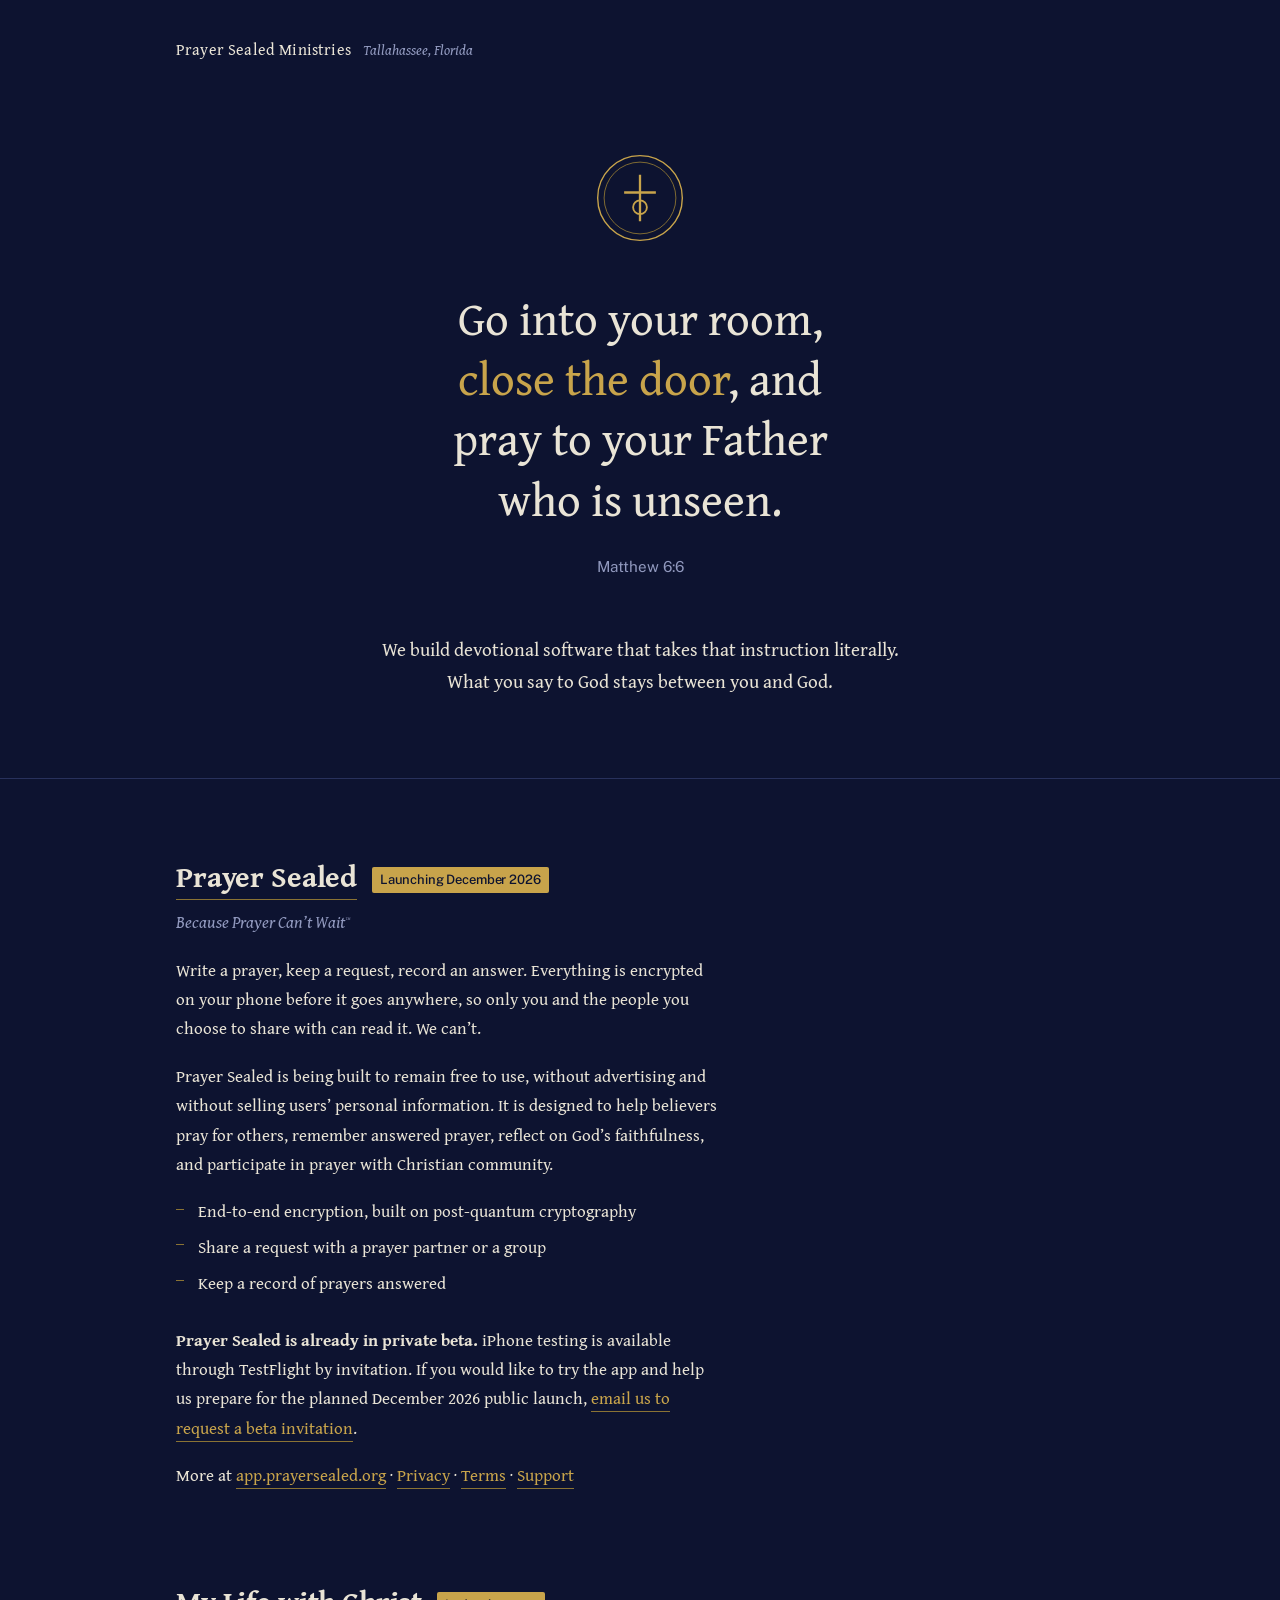
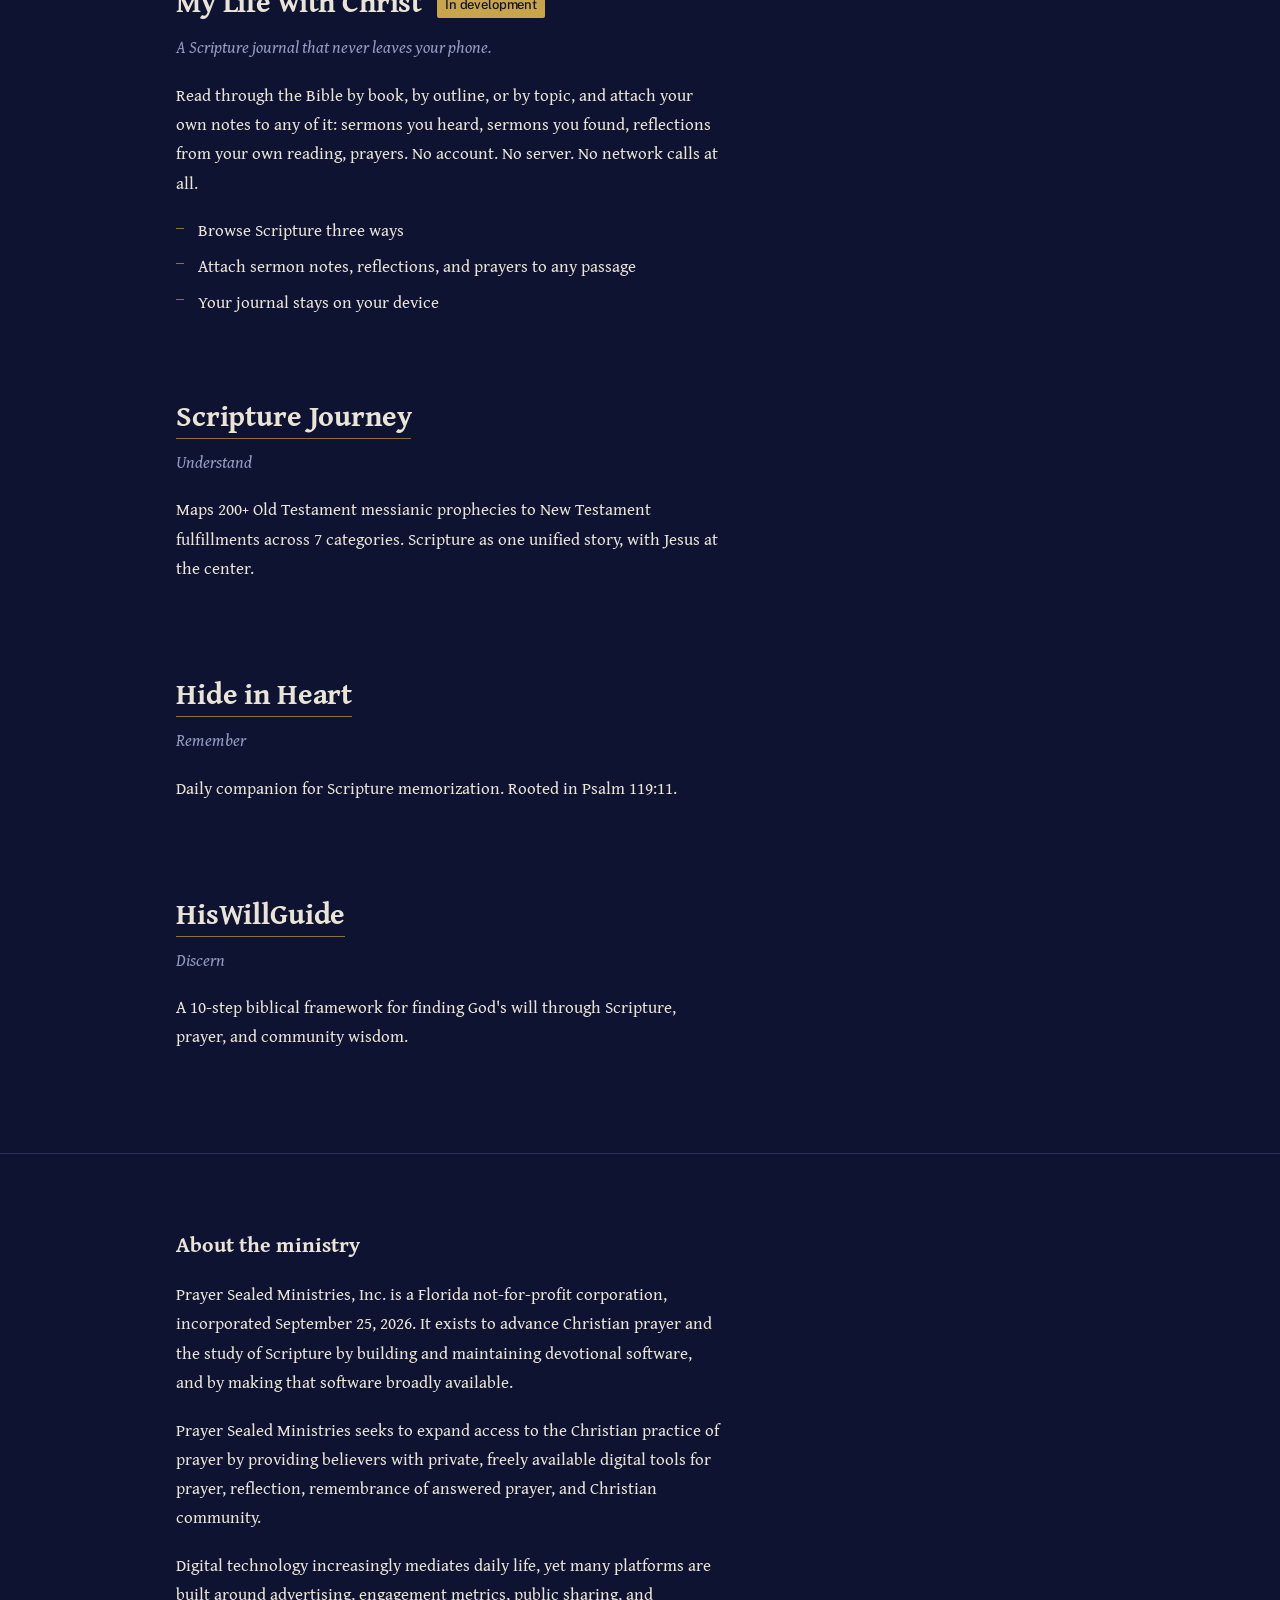
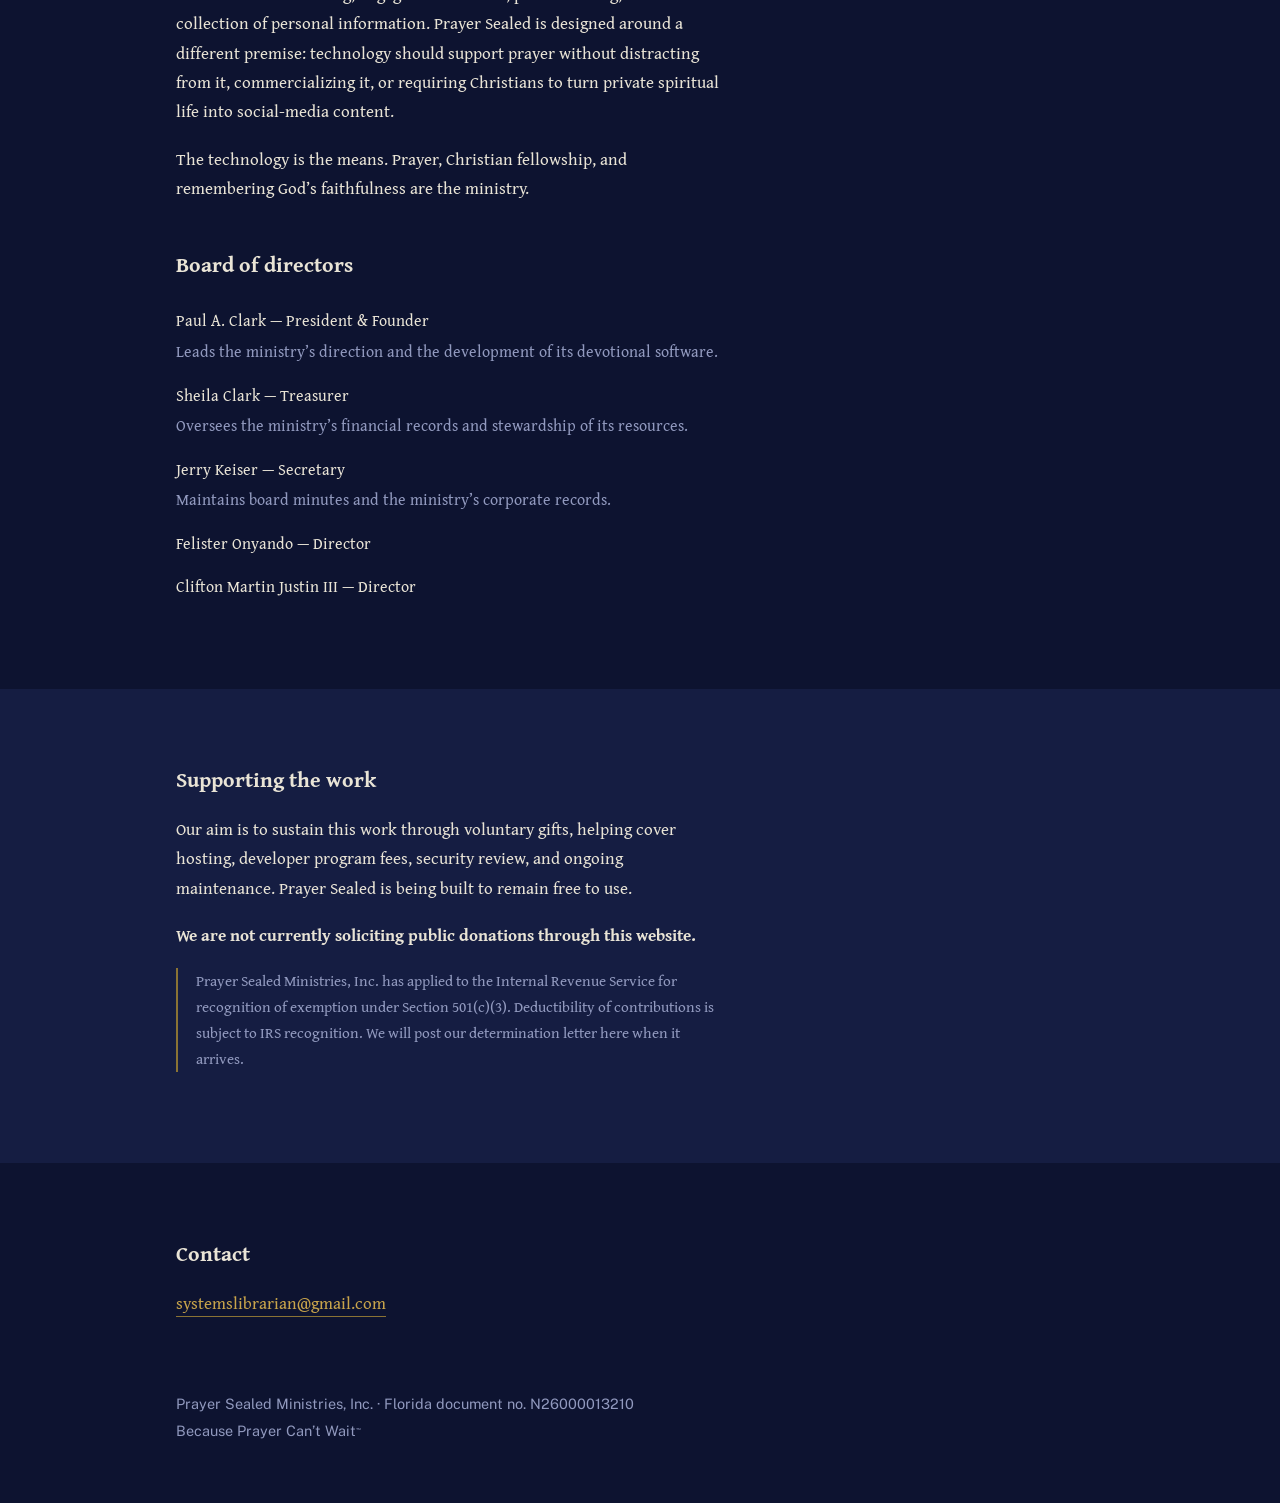
==== index.html @ e11b2d1d "Add Scripture Journey, Hide in Heart and HisWillGuide prayerwarriors.mobi is becoming a notice that " ====
<!doctype html>
<html lang="en">
<head>
<meta charset="utf-8">
<meta name="viewport" content="width=device-width, initial-scale=1">
<title>Prayer Sealed Ministries</title>
<meta name="description" content="Prayer Sealed Ministries expands access to Christian prayer through free, privacy-preserving digital tools. Prayer Sealed is in private beta, with public launch planned for December 2026.">
<link rel="preconnect" href="https://fonts.googleapis.com">
<link rel="preconnect" href="https://fonts.gstatic.com" crossorigin>
<link href="https://fonts.googleapis.com/css2?family=Gentium+Book+Plus:ital,wght@0,400;0,700;1,400&family=Public+Sans:wght@400;500&display=swap" rel="stylesheet">
<style>
  :root{
    --night:#0D1330;
    --night-2:#151D42;
    --gilt:#C8A44B;
    --gilt-dim:#8A7334;
    --parchment:#E9E4D6;
    --muted:#9199BE;
    --rule:#28315C;
    --measure:34rem;
  }
  *{box-sizing:border-box}
  html{-webkit-text-size-adjust:100%}
  body{
    margin:0;
    background:var(--night);
    color:var(--parchment);
    font-family:"Gentium Book Plus",Georgia,serif;
    font-size:1.0625rem;
    line-height:1.72;
  }
  .wrap{max-width:62rem;margin:0 auto;padding:0 2rem}
  @media (max-width:40rem){ .wrap{padding:0 1.35rem} }

  a{color:var(--gilt);text-decoration:none;border-bottom:1px solid var(--gilt-dim);padding-bottom:1px}
  a:hover{border-bottom-color:var(--gilt)}
  a:focus-visible{outline:2px solid var(--gilt);outline-offset:3px;border-radius:2px}

  /* trademark mark: borrow the serif glyph, set it as a true superscript */
  .tm{
    font-family:"Gentium Book Plus",Georgia,serif;
    font-size:.58em;
    vertical-align:.42em;
    letter-spacing:.02em;
  }

  /* ---- masthead ---- */
  .masthead{padding:2.25rem 0 0;display:flex;align-items:baseline;gap:.75rem}
  .masthead .name{
    font-size:1rem;letter-spacing:.01em;color:var(--parchment);
    border:0;
  }
  .masthead .inc{font-size:.9rem;color:var(--muted);font-style:italic}

  /* ---- hero ---- */
  .hero{padding:5.5rem 0 5rem;text-align:center}
  .seal{width:92px;height:92px;margin:0 auto 2.75rem;display:block}
  .verse{
    font-size:clamp(1.65rem,4.6vw,2.9rem);
    line-height:1.3;
    margin:0 auto;
    max-width:21ch;
    font-weight:400;
  }
  .verse .shut{color:var(--gilt)}
  .cite{
    margin:1.6rem 0 0;font-size:.95rem;color:var(--muted);
    font-family:"Public Sans",system-ui,sans-serif;
  }
  .stand{
    margin:3.25rem auto 0;max-width:var(--measure);
    font-size:1.1875rem;color:var(--parchment);
  }

  /* ---- rule ---- */
  .hr{height:1px;background:var(--rule);border:0;margin:0}

  /* ---- apps ---- */
  .apps{padding:4.5rem 0 1rem}
  .app{padding:0 0 4.25rem;max-width:var(--measure)}
  .app h2{
    font-size:1.85rem;font-weight:700;margin:0 0 .35rem;letter-spacing:-.005em;
  }
  .app h2 a{color:inherit;border-bottom-color:var(--gilt-dim)}
  .app h2 a:hover{border-bottom-color:var(--gilt)}
  .app .what{color:var(--muted);font-style:italic;margin:0 0 1.15rem}
  .app p{margin:0 0 1.15rem}
  .plain{margin:0;padding:0;list-style:none}
  .plain li{
    padding-left:1.4rem;position:relative;margin:0 0 .4rem;color:var(--parchment);
  }
  .plain li::before{
    content:"";position:absolute;left:0;top:.72em;
    width:.5rem;height:1px;background:var(--gilt-dim);
  }
  .soon{
    display:inline-block;font-family:"Public Sans",system-ui,sans-serif;
    font-size:.8125rem;color:var(--night);background:var(--gilt);
    padding:.1rem .5rem;border-radius:2px;vertical-align:.22em;margin-left:.5rem;
    font-weight:500;
  }

  /* ---- about ---- */
  .about{padding:4.5rem 0}
  .about h2, .give h2, .contact h2{
    font-size:1.35rem;margin:0 0 1rem;font-weight:700;
  }
  .about p, .give p, .contact p{max-width:var(--measure);margin:0 0 1.15rem}

  .board{
    max-width:var(--measure);margin:1.5rem 0 0;padding:0;list-style:none;
    color:var(--muted);font-size:1rem;
  }
  .board li{margin:0 0 1rem}
  .board .bio{display:block;margin-top:.2rem}
  .board .role{color:var(--parchment)}

  /* ---- give ---- */
  .give{padding:4.5rem 0;background:var(--night-2)}
  .pending{
    max-width:var(--measure);font-size:.95rem;color:var(--muted);
    border-left:2px solid var(--gilt-dim);padding-left:1.1rem;margin:1.75rem 0 0;
  }

  /* ---- contact / footer ---- */
  .contact{padding:4.5rem 0 1rem}
  footer{
    padding:2.5rem 0 3.5rem;color:var(--muted);font-size:.9rem;
    font-family:"Public Sans",system-ui,sans-serif;line-height:1.6;
  }
  footer p{margin:0 0 .3rem;max-width:44rem}

  /* ---- one motion moment: the seal presses, the verse settles ---- */
  @media (prefers-reduced-motion:no-preference){
    .seal{animation:press .9s cubic-bezier(.22,1,.36,1) both}
    .verse{animation:settle .9s .25s cubic-bezier(.22,1,.36,1) both}
    .cite,.stand{animation:settle .9s .45s cubic-bezier(.22,1,.36,1) both}
    @keyframes press{
      from{opacity:0;transform:scale(1.22)}
      to{opacity:1;transform:scale(1)}
    }
    @keyframes settle{
      from{opacity:0;transform:translateY(.5rem)}
      to{opacity:1;transform:none}
    }
  }
</style>
</head>
<body>

<div class="wrap">
  <header class="masthead">
    <span class="name">Prayer Sealed Ministries</span>
    <span class="inc">Tallahassee, Florida</span>
  </header>
</div>

<div class="wrap">
  <section class="hero">
    <svg class="seal" viewBox="0 0 100 100" role="img" aria-label="A wax seal">
      <circle cx="50" cy="50" r="46" fill="none" stroke="#C8A44B" stroke-width="1.5"/>
      <circle cx="50" cy="50" r="39" fill="none" stroke="#8A7334" stroke-width="1"/>
      <path d="M50 26v48M34 44h32" stroke="#C8A44B" stroke-width="2.5" stroke-linecap="square"/>
      <circle cx="50" cy="60" r="7.5" fill="none" stroke="#C8A44B" stroke-width="2"/>
    </svg>

    <p class="verse">
      Go into your room, <span class="shut">close the door</span>,
      and pray to your Father who is unseen.
    </p>
    <p class="cite">Matthew 6:6</p>

    <p class="stand">
      We build devotional software that takes that instruction literally.
      What you say to God stays between you and God.
    </p>
  </section>
</div>

<hr class="hr">

<div class="wrap">
  <section class="apps">
    <article class="app">
      <h2><a href="https://app.prayersealed.org/">Prayer Sealed</a> <span class="soon">Launching December 2026</span></h2>
      <p class="what">Because Prayer Can’t Wait<span class="tm">™</span></p>
      <p>
        Write a prayer, keep a request, record an answer. Everything is
        encrypted on your phone before it goes anywhere, so only you and
        the people you choose to share with can read it. We can’t.
      </p>
      <p>
        Prayer Sealed is being built to remain free to use, without advertising
        and without selling users’ personal information. It is designed to help
        believers pray for others, remember answered prayer, reflect on God’s
        faithfulness, and participate in prayer with Christian community.
      </p>
      <ul class="plain">
        <li>End-to-end encryption, built on post-quantum cryptography</li>
        <li>Share a request with a prayer partner or a group</li>
        <li>Keep a record of prayers answered</li>
      </ul>
      <p style="margin-top:1.75rem">
        <strong>Prayer Sealed is already in private beta.</strong> iPhone testing
        is available through TestFlight by invitation. If you would like to try
        the app and help us prepare for the planned December 2026 public launch,
        <a href="mailto:systemslibrarian@gmail.com?subject=Prayer%20Sealed%20beta%20invitation">email us to request a beta invitation</a>.
      </p>
      <p>
        More at <a href="https://app.prayersealed.org/">app.prayersealed.org</a> ·
        <a href="https://app.prayersealed.org/privacy">Privacy</a> ·
        <a href="https://app.prayersealed.org/terms">Terms</a> ·
        <a href="https://app.prayersealed.org/support">Support</a>
      </p>
    </article>

    <article class="app">
      <h2>My Life with Christ <span class="soon">In development</span></h2>
      <p class="what">A Scripture journal that never leaves your phone.</p>
      <p>
        Read through the Bible by book, by outline, or by topic, and attach
        your own notes to any of it: sermons you heard, sermons you found,
        reflections from your own reading, prayers. No account. No server.
        No network calls at all.
      </p>
      <ul class="plain">
        <li>Browse Scripture three ways</li>
        <li>Attach sermon notes, reflections, and prayers to any passage</li>
        <li>Your journal stays on your device</li>
      </ul>
    </article>

    <article class="app">
      <h2><a href="https://scripturejourney.com/">Scripture Journey</a></h2>
      <p class="what">Understand</p>
      <p>
        Maps 200+ Old Testament messianic prophecies to New Testament fulfillments
        across 7 categories. Scripture as one unified story, with Jesus at the center.
      </p>
    </article>

    <article class="app">
      <h2><a href="https://hideinheart.com/">Hide in Heart</a></h2>
      <p class="what">Remember</p>
      <p>
        Daily companion for Scripture memorization. Rooted in Psalm 119:11.
      </p>
    </article>

    <article class="app">
      <h2><a href="https://hiswillguide.com/">HisWillGuide</a></h2>
      <p class="what">Discern</p>
      <p>
        A 10-step biblical framework for finding God's will through Scripture,
        prayer, and community wisdom.
      </p>
    </article>
  </section>
</div>

<hr class="hr">

<div class="wrap">
  <section class="about">
    <h2>About the ministry</h2>
    <p>
      Prayer Sealed Ministries, Inc. is a Florida not-for-profit corporation,
      incorporated September 25, 2026. It exists to advance Christian prayer
      and the study of Scripture by building and maintaining devotional
      software, and by making that software broadly available.
    </p>
    <p>
      Prayer Sealed Ministries seeks to expand access to the Christian practice
      of prayer by providing believers with private, freely available digital
      tools for prayer, reflection, remembrance of answered prayer, and Christian
      community.
    </p>
    <p>
      Digital technology increasingly mediates daily life, yet many platforms
      are built around advertising, engagement metrics, public sharing, and
      collection of personal information. Prayer Sealed is designed around a
      different premise: technology should support prayer without distracting
      from it, commercializing it, or requiring Christians to turn private
      spiritual life into social-media content.
    </p>
    <p>
      The technology is the means. Prayer, Christian fellowship, and remembering
      God’s faithfulness are the ministry.
    </p>

    <h2 style="margin-top:2.75rem">Board of directors</h2>
    <ul class="board">
      <li>
        <span class="role">Paul A. Clark — President &amp; Founder</span>
        <span class="bio">Leads the ministry’s direction and the development of its devotional software.</span>
      </li>
      <li>
        <span class="role">Sheila Clark — Treasurer</span>
        <span class="bio">Oversees the ministry’s financial records and stewardship of its resources.</span>
      </li>
      <li>
        <span class="role">Jerry Keiser — Secretary</span>
        <span class="bio">Maintains board minutes and the ministry’s corporate records.</span>
      </li>
      <li><span class="role">Felister Onyando — Director</span></li>
      <li><span class="role">Clifton Martin Justin III — Director</span></li>
    </ul>
  </section>
</div>

<section class="give">
  <div class="wrap">
    <h2>Supporting the work</h2>
    <p>
      Our aim is to sustain this work through voluntary gifts, helping cover
      hosting, developer program fees, security review, and ongoing maintenance.
      Prayer Sealed is being built to remain free to use.
    </p>
    <p>
      <strong>We are not currently soliciting public donations through this website.</strong>
    </p>
    <p class="pending">
      Prayer Sealed Ministries, Inc. has applied to the Internal Revenue
      Service for recognition of exemption under Section 501(c)(3).
      Deductibility of contributions is subject to IRS recognition. We will
      post our determination letter here when it arrives.
    </p>
  </div>
</section>

<div class="wrap">
  <section class="contact">
    <h2>Contact</h2>
    <p>
      <a href="mailto:systemslibrarian@gmail.com">systemslibrarian@gmail.com</a>
    </p>
  </section>

  <footer>
    <p>Prayer Sealed Ministries, Inc. · Florida document no. N26000013210</p>
    <p>Because Prayer Can’t Wait<span class="tm">™</span></p>
  </footer>
</div>

</body>
</html>
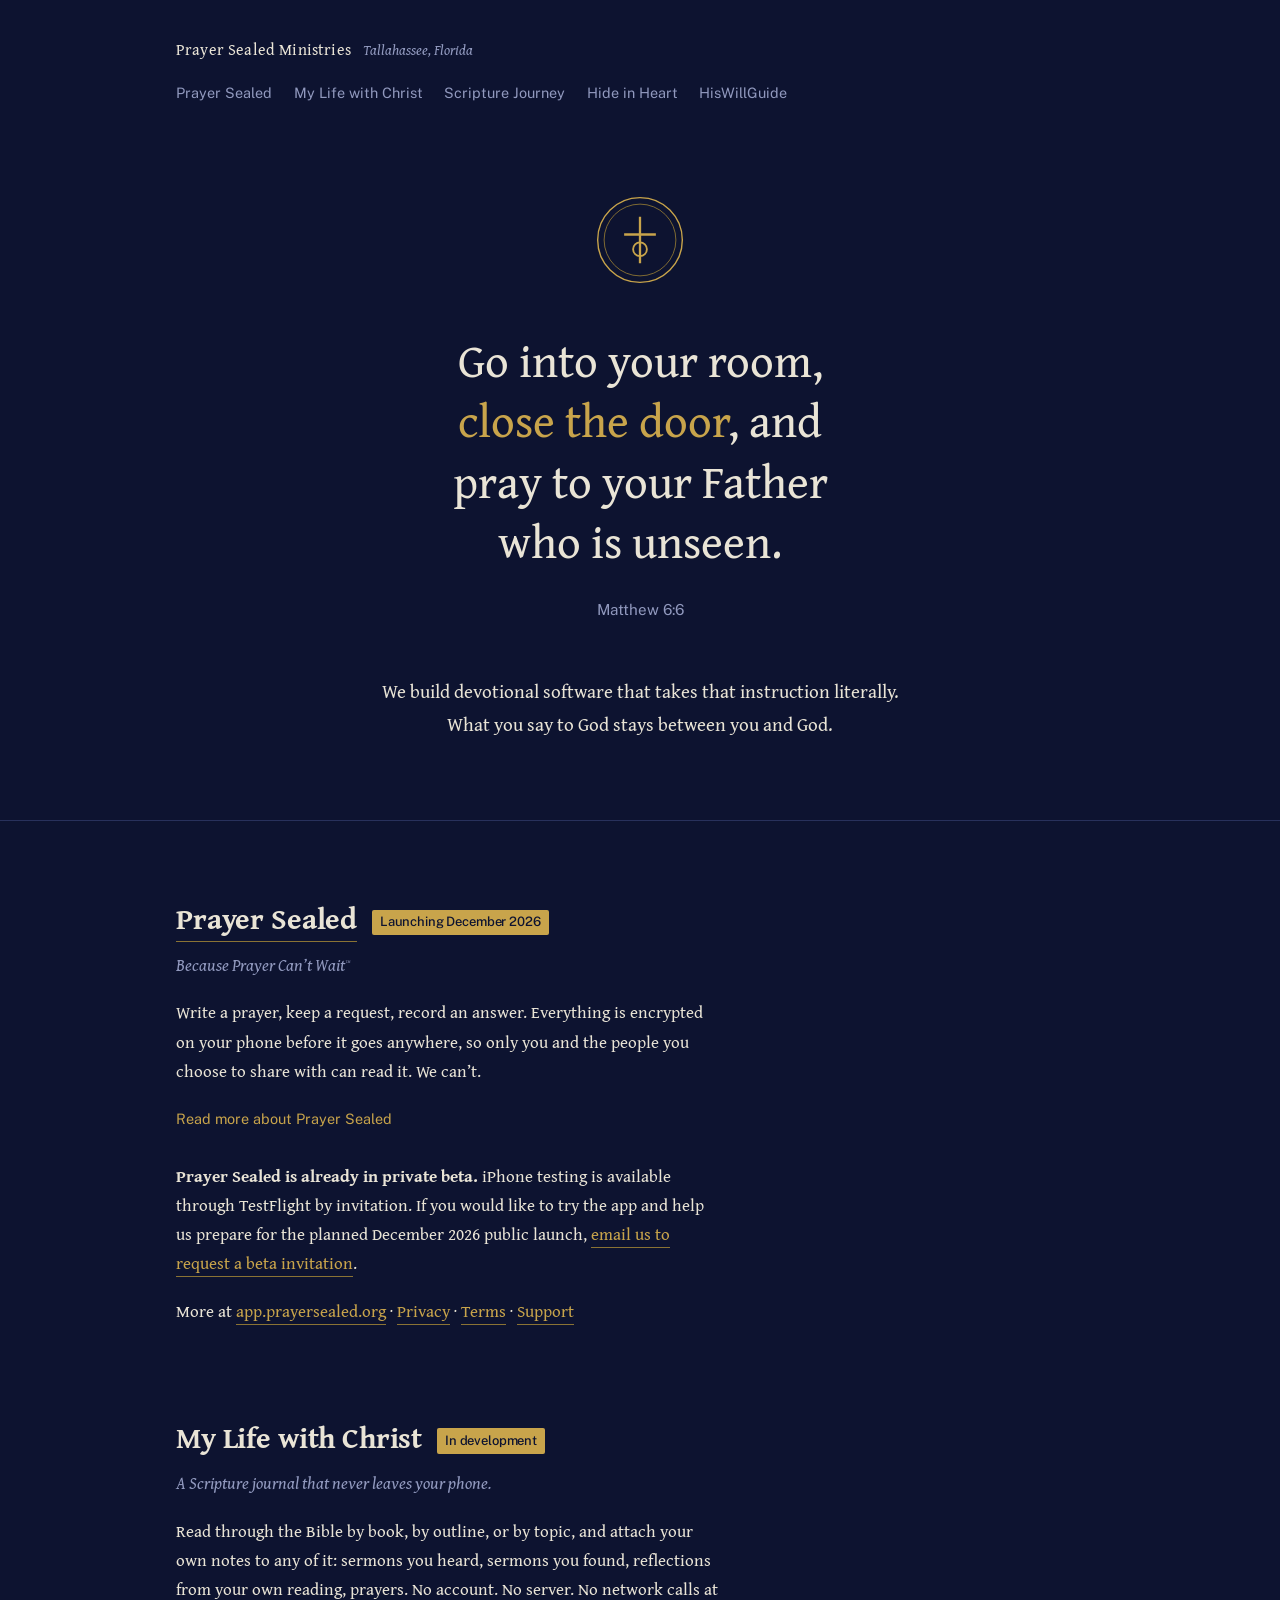
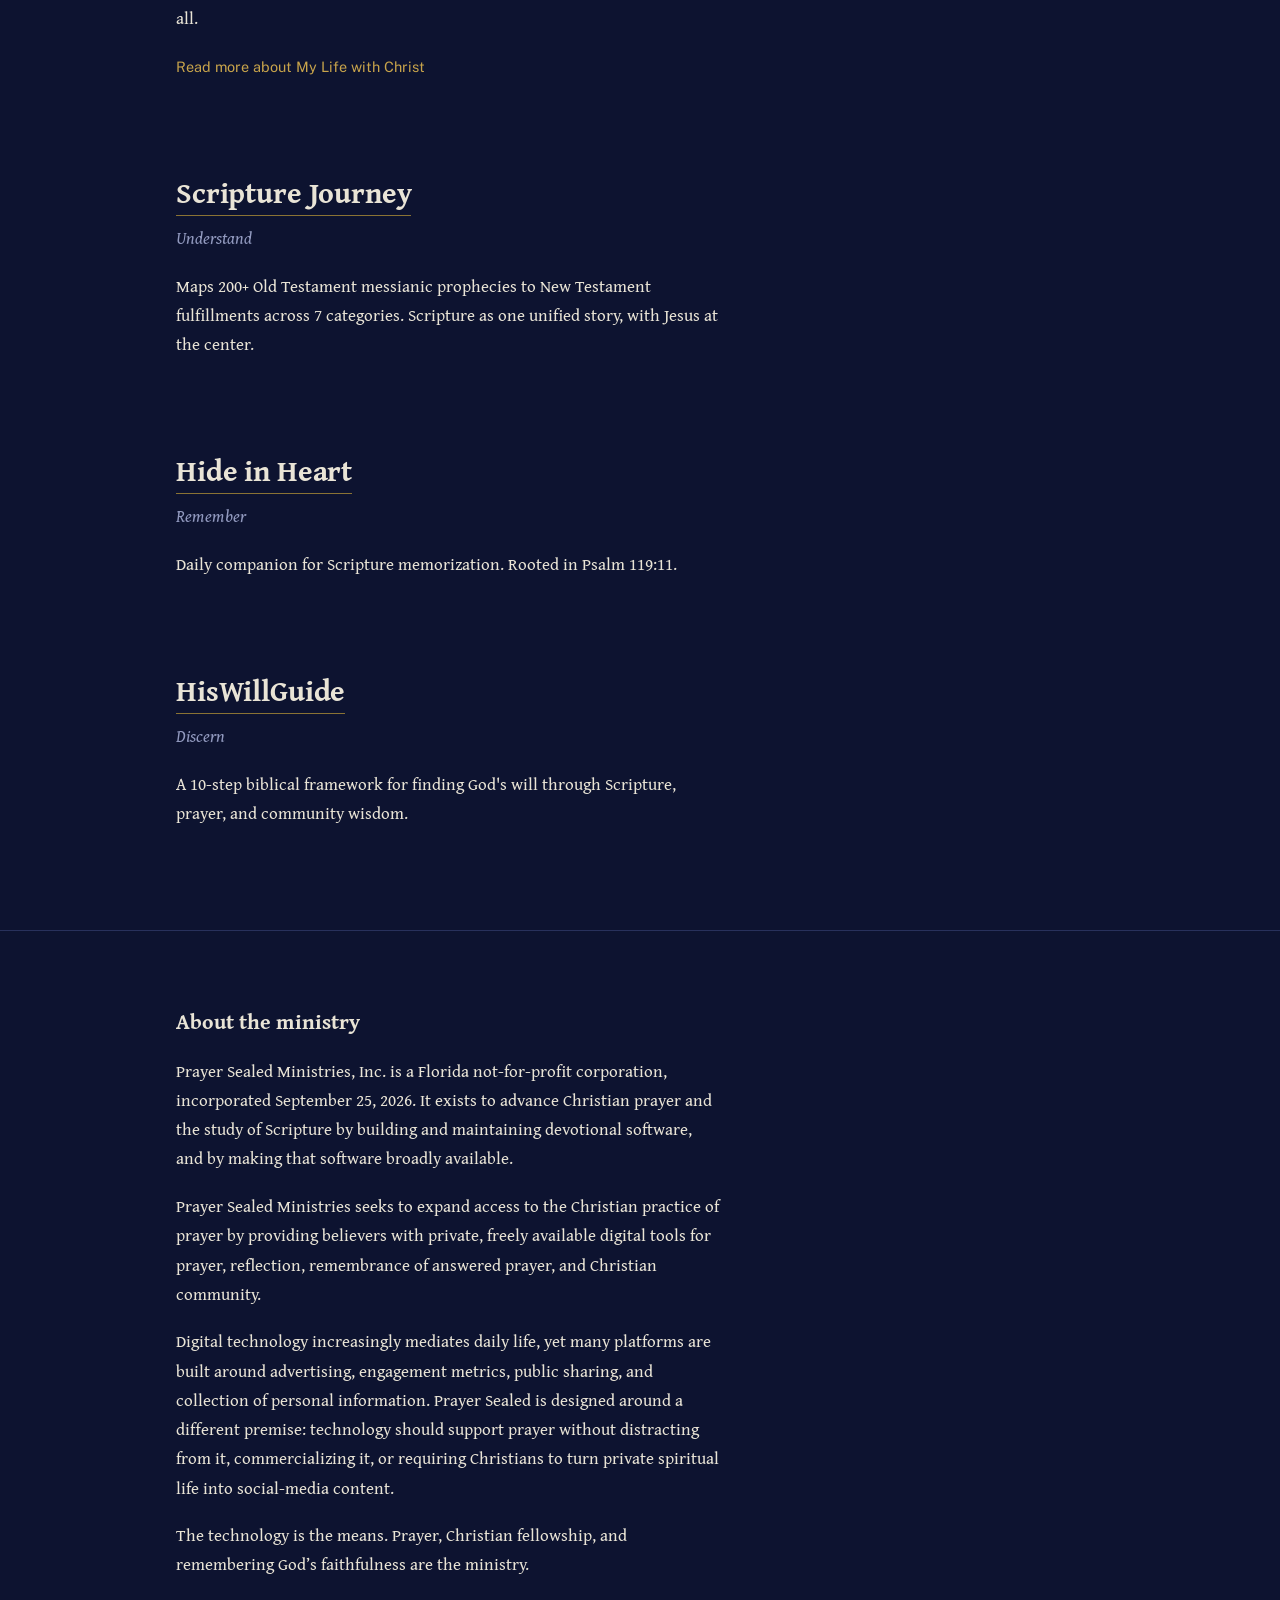
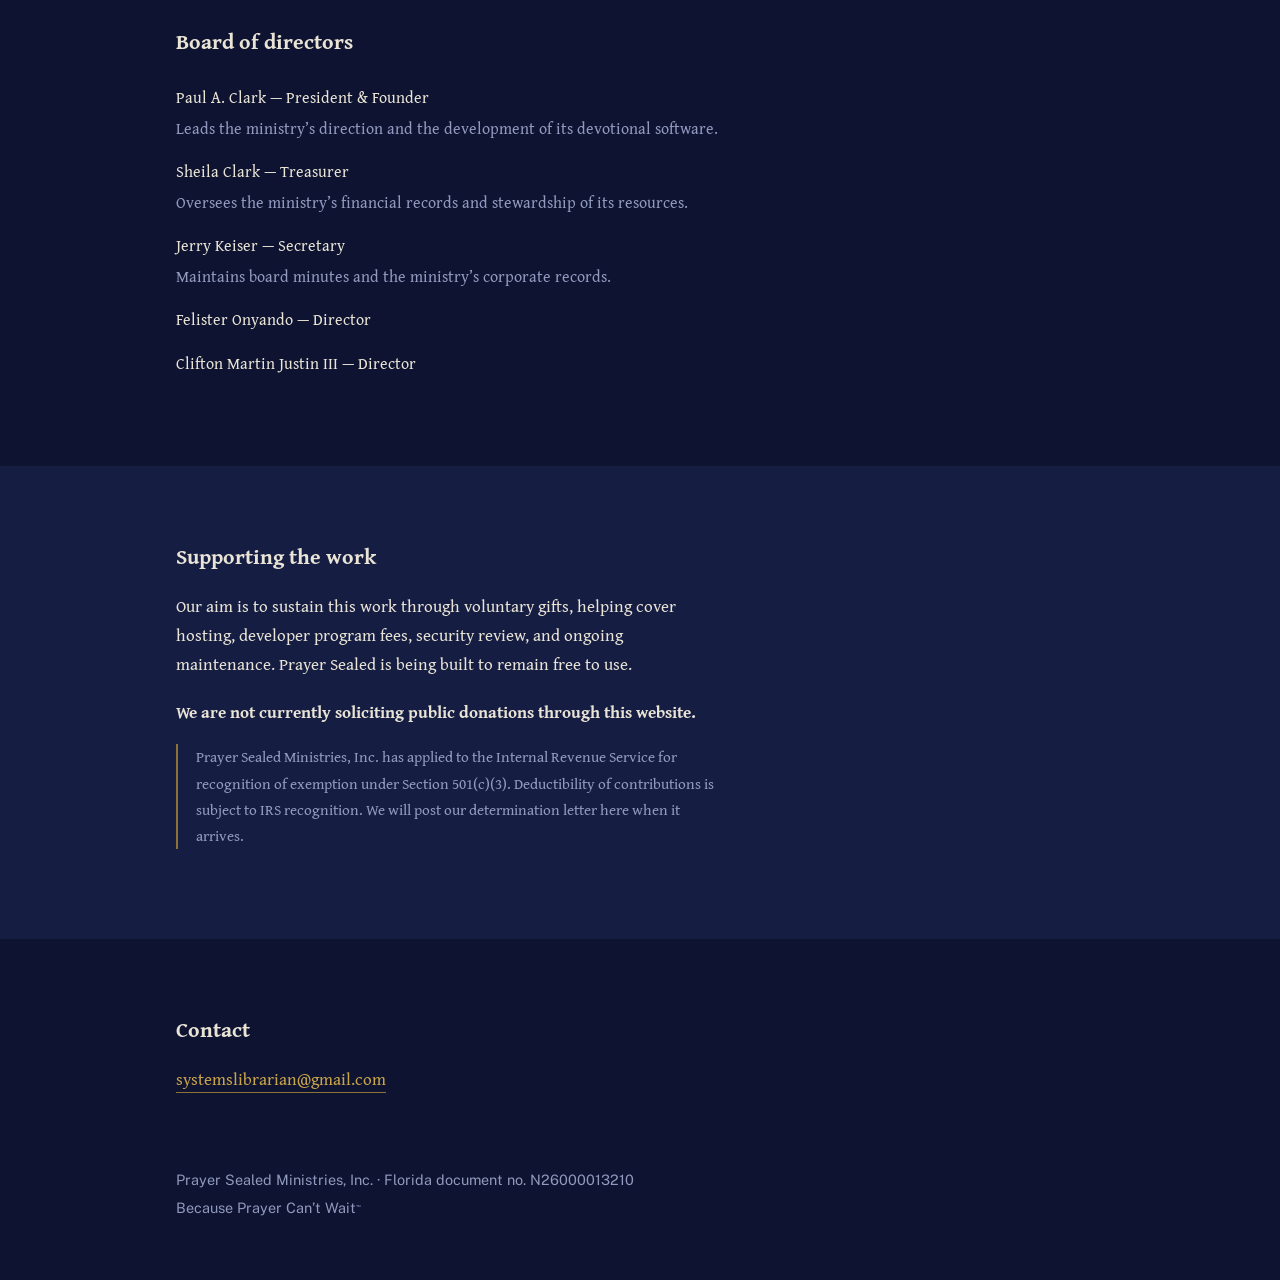
==== commit 9a04bf59: "Add app links under the masthead and Read more toggles A row of links under the masthead reaches eac" ====
--- a/index.html
+++ b/index.html
@@ -81,6 +81,26 @@
   .app h2{
     font-size:1.85rem;font-weight:700;margin:0 0 .35rem;letter-spacing:-.005em;
   }
+  /* ---- app links under the masthead ---- */
+  .appnav{
+    display:flex;flex-wrap:wrap;gap:.4rem 1.35rem;padding:1.1rem 0 0;
+    font-family:"Public Sans",system-ui,sans-serif;font-size:.9rem;
+  }
+  .appnav a{color:var(--muted);border-bottom:0;padding-bottom:0}
+  .appnav a:hover{color:var(--parchment)}
+
+  /* ---- Read more toggle ---- */
+  .more{margin:0 0 1.15rem}
+  .more summary{
+    cursor:pointer;list-style:none;display:inline-block;color:var(--gilt);
+    font-family:"Public Sans",system-ui,sans-serif;font-size:.9rem;
+  }
+  .more summary::-webkit-details-marker{display:none}
+  .more summary:focus-visible{outline:2px solid var(--gilt);outline-offset:3px;border-radius:2px}
+  .more .less, .more[open] .read{display:none}
+  .more[open] .less{display:inline}
+  .more[open] summary{margin-bottom:1.15rem}
+
   .app h2 a{color:inherit;border-bottom-color:var(--gilt-dim)}
   .app h2 a:hover{border-bottom-color:var(--gilt)}
   .app .what{color:var(--muted);font-style:italic;margin:0 0 1.15rem}
@@ -153,6 +173,13 @@
     <span class="name">Prayer Sealed Ministries</span>
     <span class="inc">Tallahassee, Florida</span>
   </header>
+  <nav class="appnav" aria-label="Our apps">
+    <a href="https://app.prayersealed.org/">Prayer Sealed</a>
+    <a href="#my-life-with-christ">My Life with Christ</a>
+    <a href="https://scripturejourney.com/">Scripture Journey</a>
+    <a href="https://hideinheart.com/">Hide in Heart</a>
+    <a href="https://hiswillguide.com/">HisWillGuide</a>
+  </nav>
 </div>
 
 <div class="wrap">
@@ -189,17 +216,20 @@
         encrypted on your phone before it goes anywhere, so only you and
         the people you choose to share with can read it. We can’t.
       </p>
-      <p>
-        Prayer Sealed is being built to remain free to use, without advertising
-        and without selling users’ personal information. It is designed to help
-        believers pray for others, remember answered prayer, reflect on God’s
-        faithfulness, and participate in prayer with Christian community.
-      </p>
-      <ul class="plain">
-        <li>End-to-end encryption, built on post-quantum cryptography</li>
-        <li>Share a request with a prayer partner or a group</li>
-        <li>Keep a record of prayers answered</li>
-      </ul>
+      <details class="more">
+        <summary><span class="read">Read more about Prayer Sealed</span><span class="less">Show less</span></summary>
+        <p>
+          Prayer Sealed is being built to remain free to use, without advertising
+          and without selling users’ personal information. It is designed to help
+          believers pray for others, remember answered prayer, reflect on God’s
+          faithfulness, and participate in prayer with Christian community.
+        </p>
+        <ul class="plain">
+          <li>End-to-end encryption, built on post-quantum cryptography</li>
+          <li>Share a request with a prayer partner or a group</li>
+          <li>Keep a record of prayers answered</li>
+        </ul>
+      </details>
       <p style="margin-top:1.75rem">
         <strong>Prayer Sealed is already in private beta.</strong> iPhone testing
         is available through TestFlight by invitation. If you would like to try
@@ -214,7 +244,7 @@
       </p>
     </article>
 
-    <article class="app">
+    <article class="app" id="my-life-with-christ">
       <h2>My Life with Christ <span class="soon">In development</span></h2>
       <p class="what">A Scripture journal that never leaves your phone.</p>
       <p>
@@ -223,11 +253,14 @@
         reflections from your own reading, prayers. No account. No server.
         No network calls at all.
       </p>
-      <ul class="plain">
-        <li>Browse Scripture three ways</li>
-        <li>Attach sermon notes, reflections, and prayers to any passage</li>
-        <li>Your journal stays on your device</li>
-      </ul>
+      <details class="more">
+        <summary><span class="read">Read more about My Life with Christ</span><span class="less">Show less</span></summary>
+        <ul class="plain">
+          <li>Browse Scripture three ways</li>
+          <li>Attach sermon notes, reflections, and prayers to any passage</li>
+          <li>Your journal stays on your device</li>
+        </ul>
+      </details>
     </article>
 
     <article class="app">
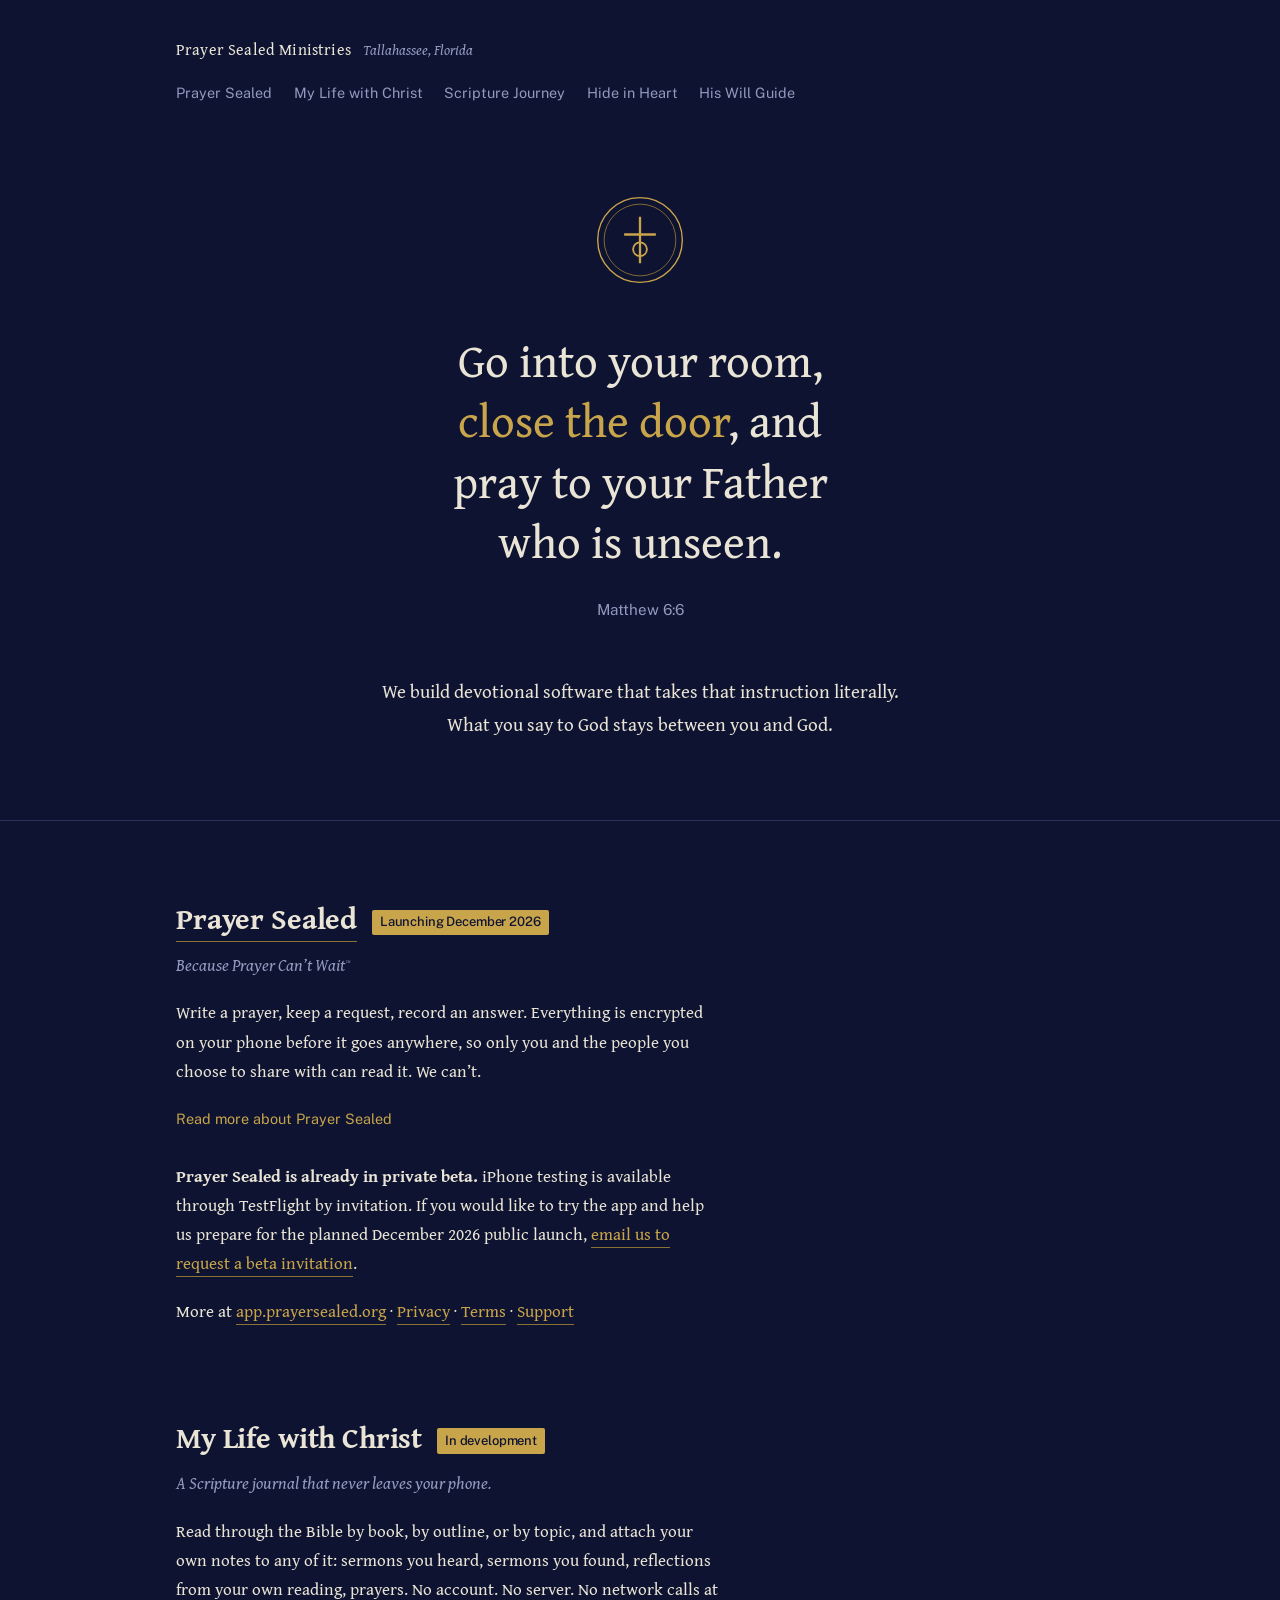
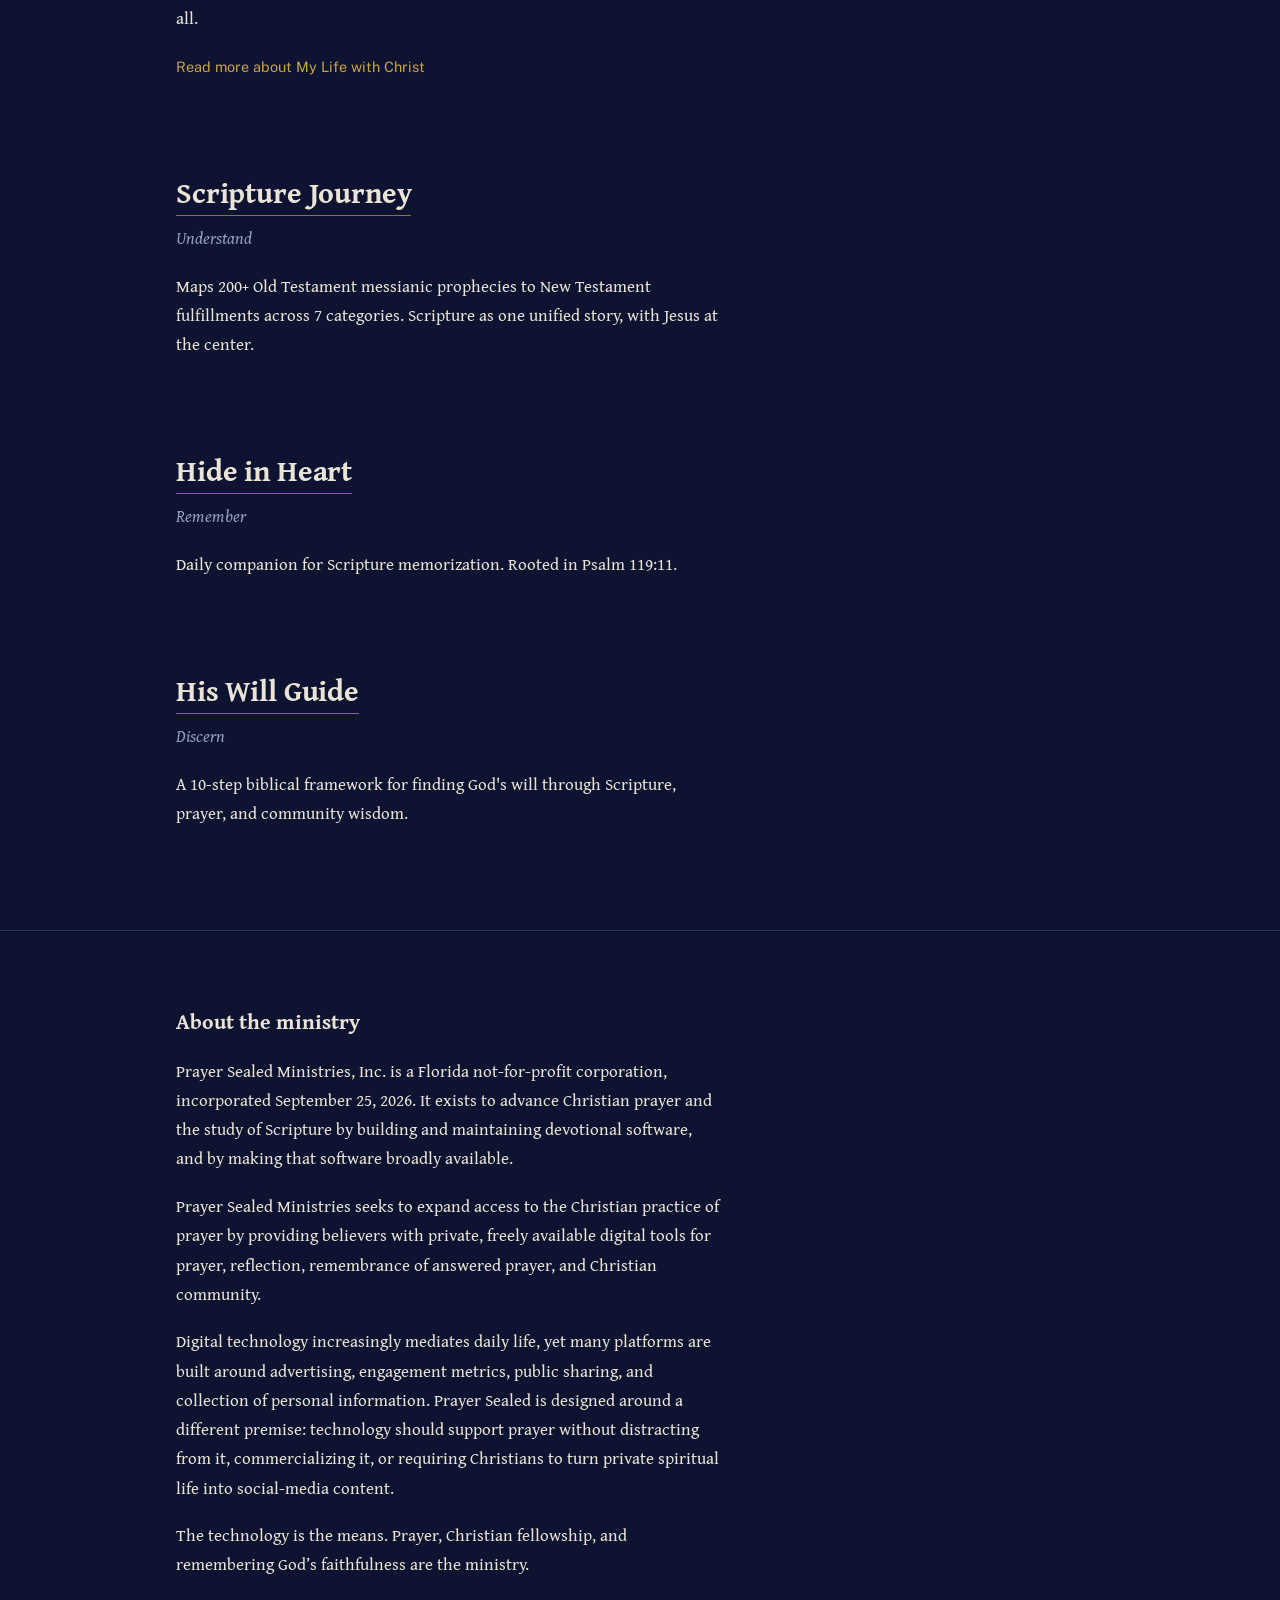
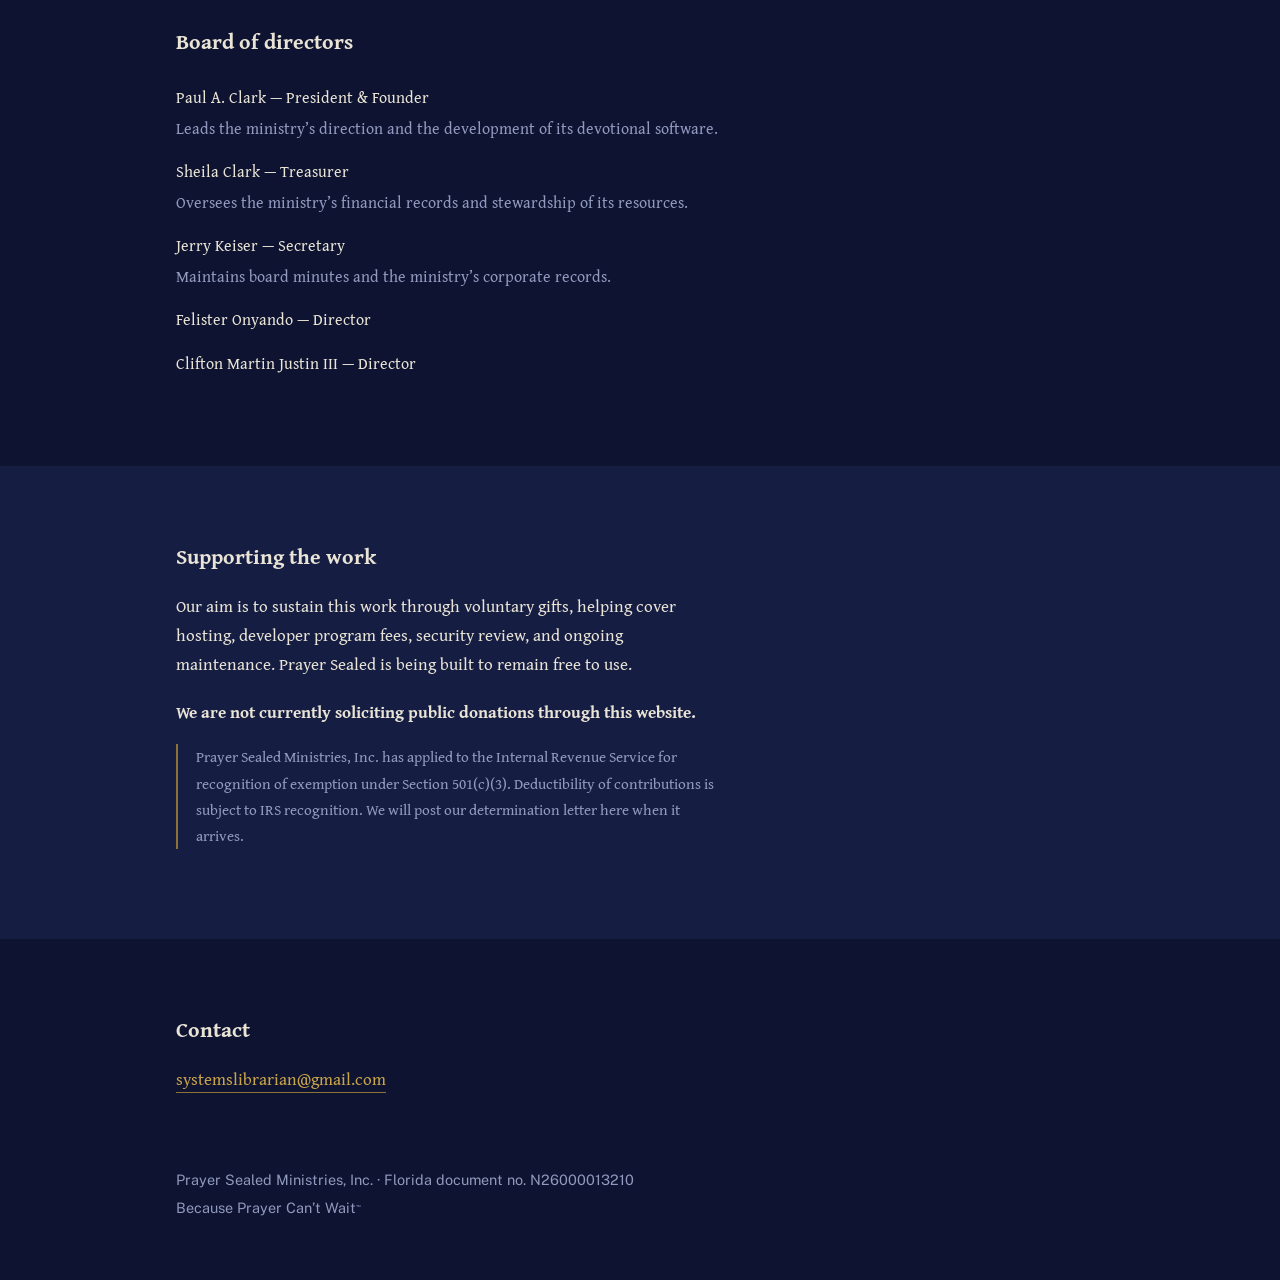
==== commit 120cadcd: "Spell His Will Guide with spaces The header link and the app card now read "His Will Guide", matchin" ====
--- a/index.html
+++ b/index.html
@@ -176,9 +176,9 @@
   <nav class="appnav" aria-label="Our apps">
     <a href="https://app.prayersealed.org/">Prayer Sealed</a>
     <a href="#my-life-with-christ">My Life with Christ</a>
-    <a href="https://scripturejourney.com/">Scripture Journey</a>
-    <a href="https://hideinheart.com/">Hide in Heart</a>
-    <a href="https://hiswillguide.com/">HisWillGuide</a>
+    <a href="https://scripture.prayersealed.org/">Scripture Journey</a>
+    <a href="https://heart.prayersealed.org/">Hide in Heart</a>
+    <a href="https://guide.prayersealed.org/">His Will Guide</a>
   </nav>
 </div>
 
@@ -264,7 +264,7 @@
     </article>
 
     <article class="app">
-      <h2><a href="https://scripturejourney.com/">Scripture Journey</a></h2>
+      <h2><a href="https://scripture.prayersealed.org/">Scripture Journey</a></h2>
       <p class="what">Understand</p>
       <p>
         Maps 200+ Old Testament messianic prophecies to New Testament fulfillments
@@ -273,7 +273,7 @@
     </article>
 
     <article class="app">
-      <h2><a href="https://hideinheart.com/">Hide in Heart</a></h2>
+      <h2><a href="https://heart.prayersealed.org/">Hide in Heart</a></h2>
       <p class="what">Remember</p>
       <p>
         Daily companion for Scripture memorization. Rooted in Psalm 119:11.
@@ -281,7 +281,7 @@
     </article>
 
     <article class="app">
-      <h2><a href="https://hiswillguide.com/">HisWillGuide</a></h2>
+      <h2><a href="https://guide.prayersealed.org/">His Will Guide</a></h2>
       <p class="what">Discern</p>
       <p>
         A 10-step biblical framework for finding God's will through Scripture,
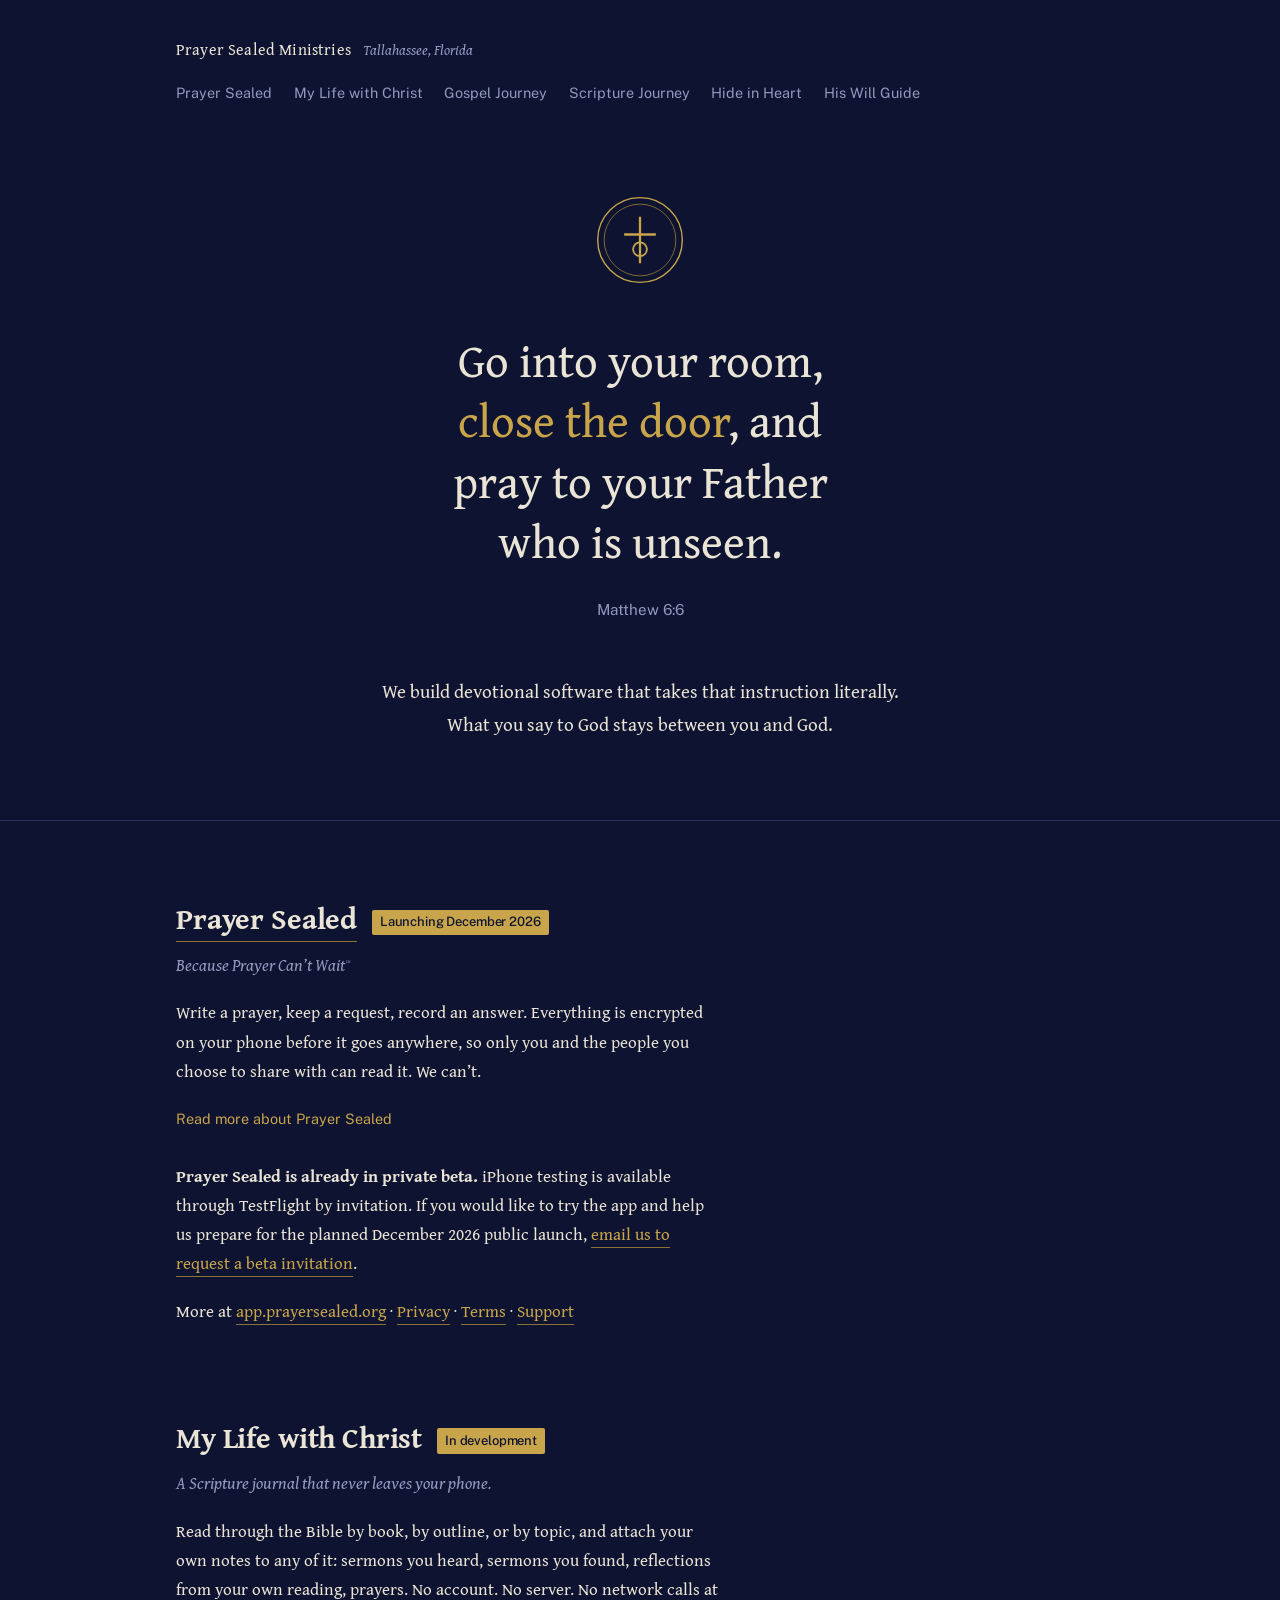
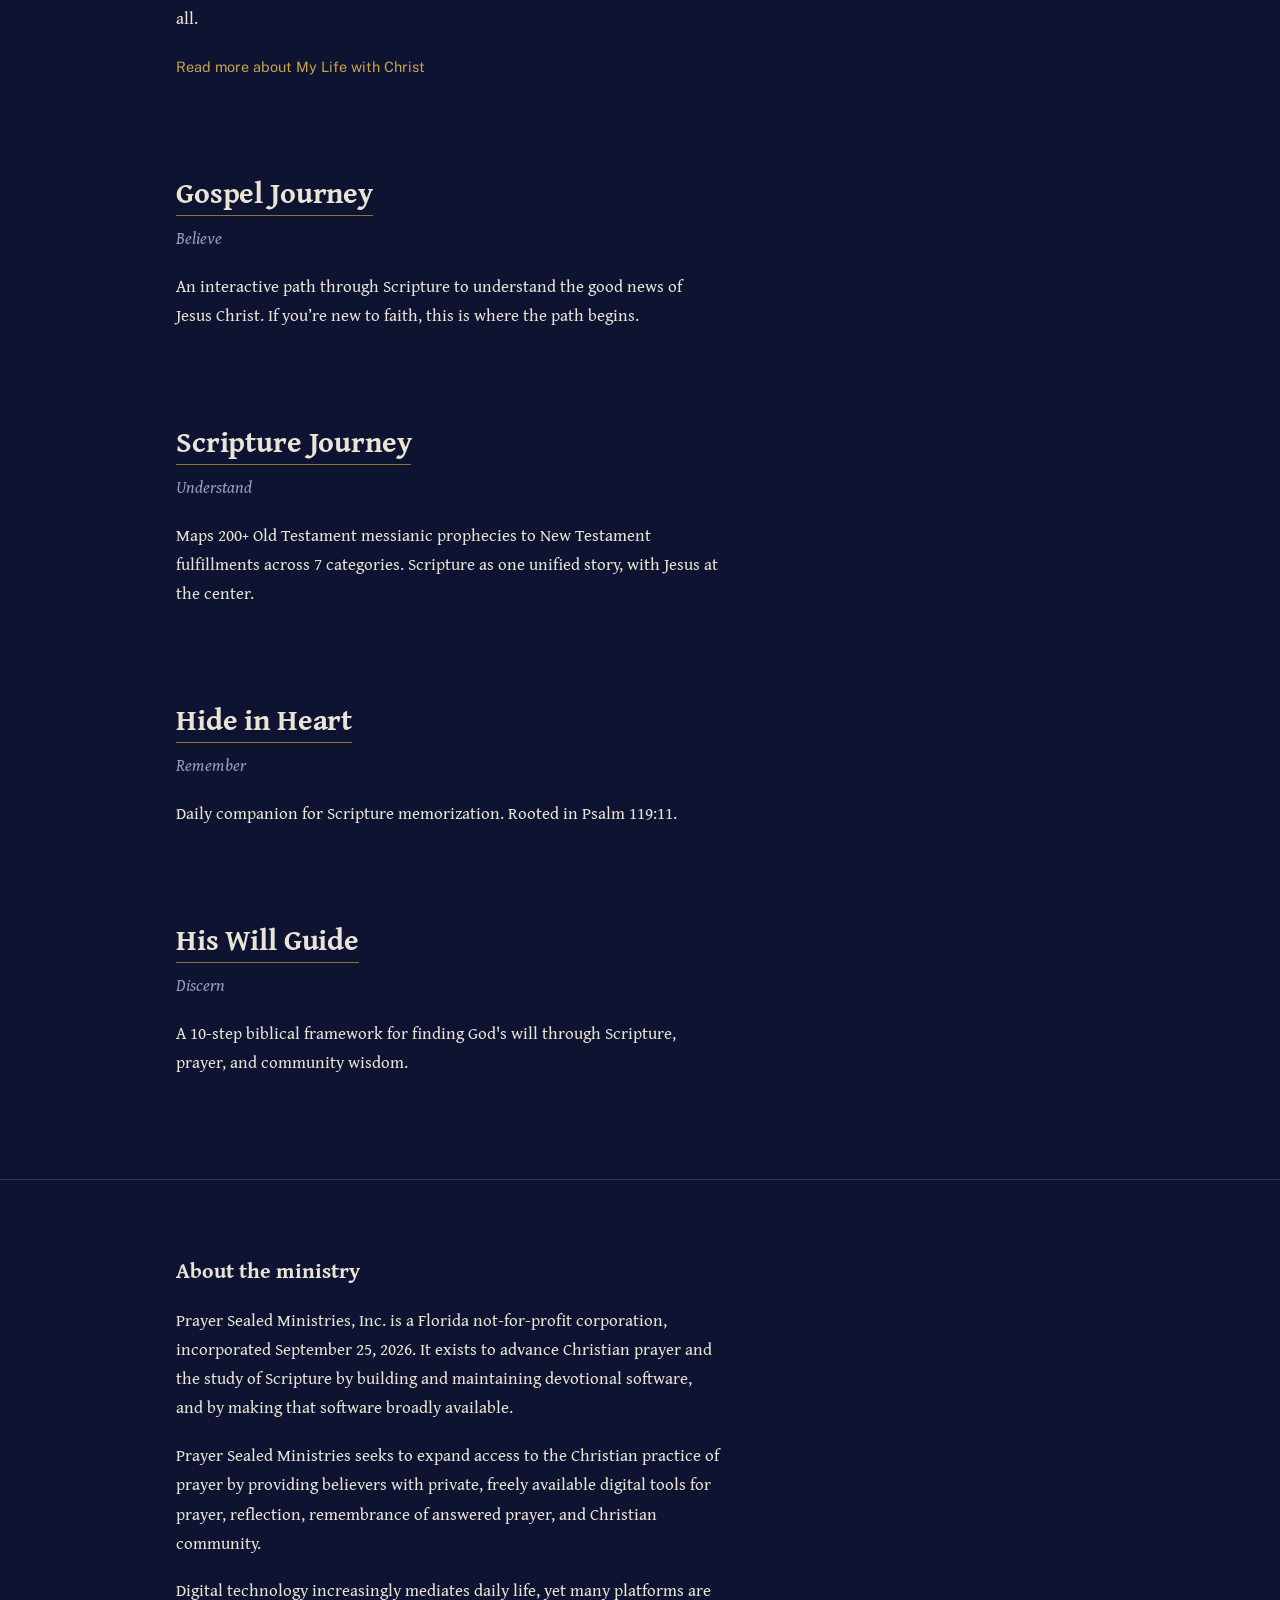
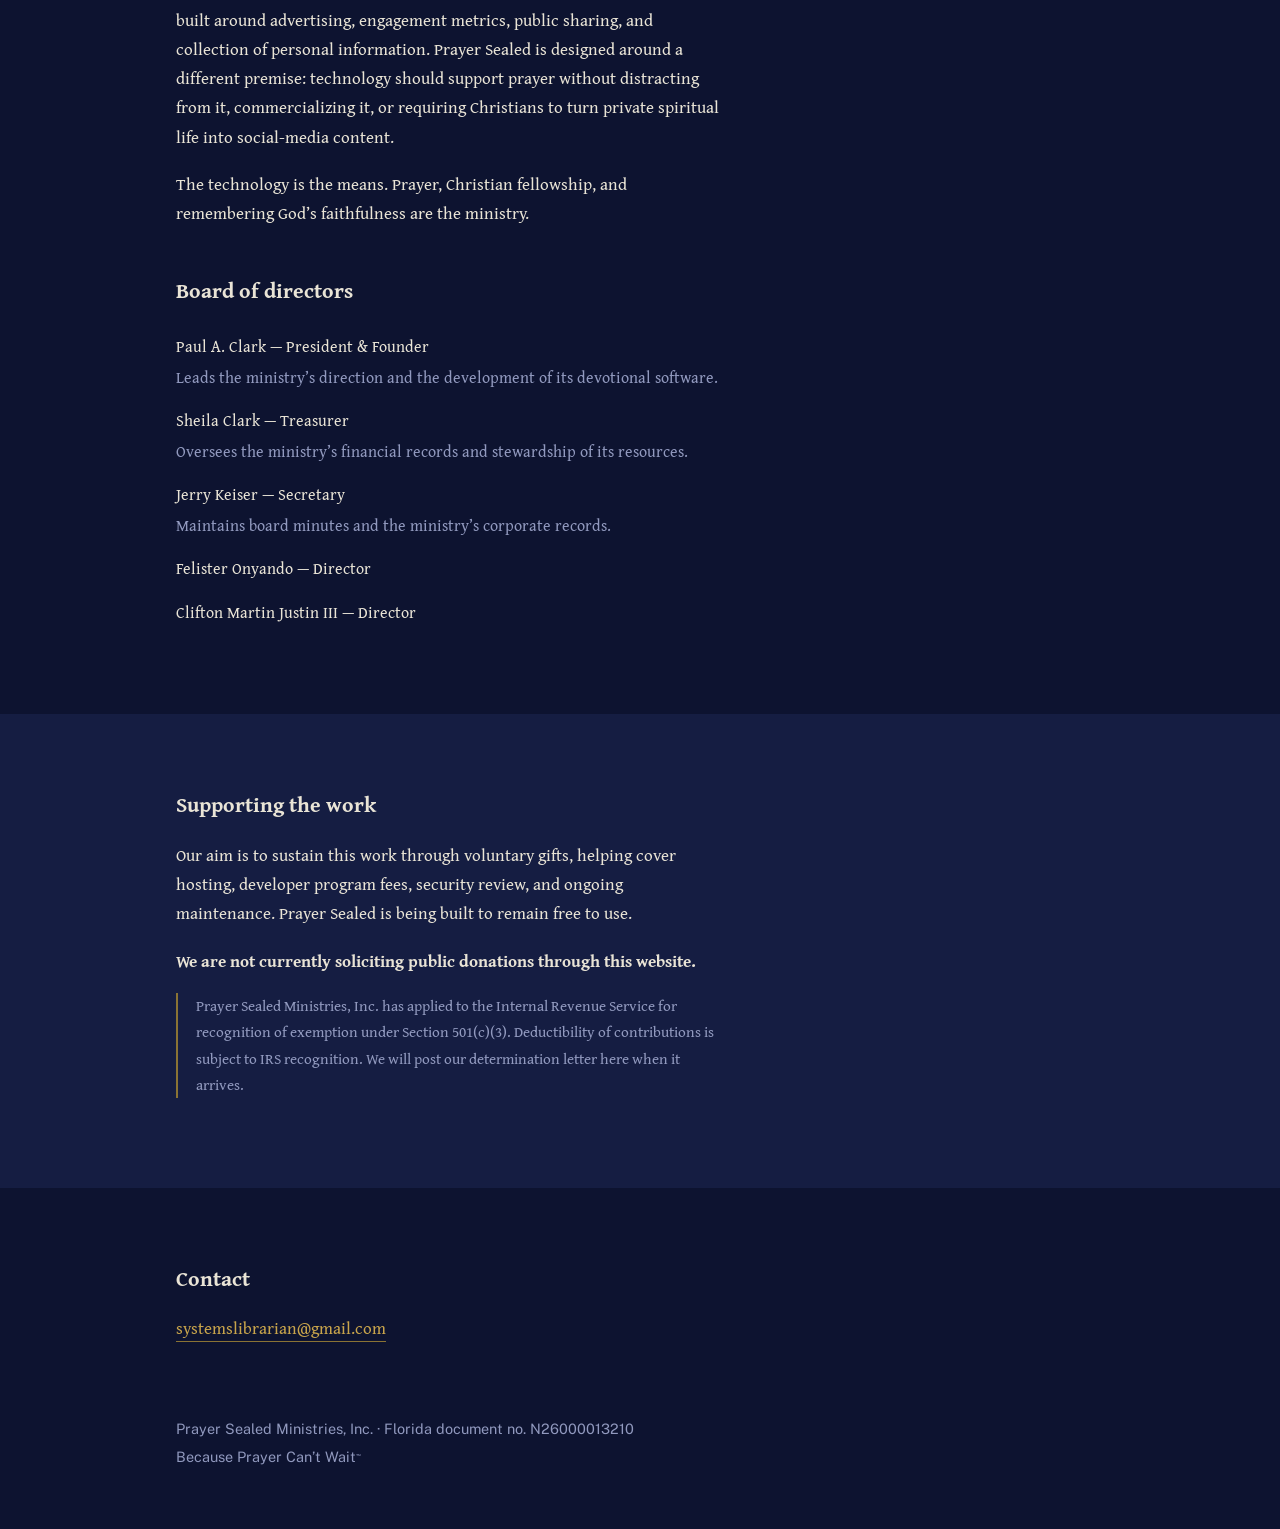
==== commit a0b78605: "List Gospel Journey on the homepage Gospel Journey, step 1 (Believe) of the path, gets a header link" ====
--- a/index.html
+++ b/index.html
@@ -176,6 +176,7 @@
   <nav class="appnav" aria-label="Our apps">
     <a href="https://app.prayersealed.org/">Prayer Sealed</a>
     <a href="#my-life-with-christ">My Life with Christ</a>
+    <a href="https://gospel.prayersealed.org/">Gospel Journey</a>
     <a href="https://scripture.prayersealed.org/">Scripture Journey</a>
     <a href="https://heart.prayersealed.org/">Hide in Heart</a>
     <a href="https://guide.prayersealed.org/">His Will Guide</a>
@@ -264,6 +265,15 @@
     </article>
 
     <article class="app">
+      <h2><a href="https://gospel.prayersealed.org/">Gospel Journey</a></h2>
+      <p class="what">Believe</p>
+      <p>
+        An interactive path through Scripture to understand the good news of
+        Jesus Christ. If you’re new to faith, this is where the path begins.
+      </p>
+    </article>
+
+    <article class="app">
       <h2><a href="https://scripture.prayersealed.org/">Scripture Journey</a></h2>
       <p class="what">Understand</p>
       <p>
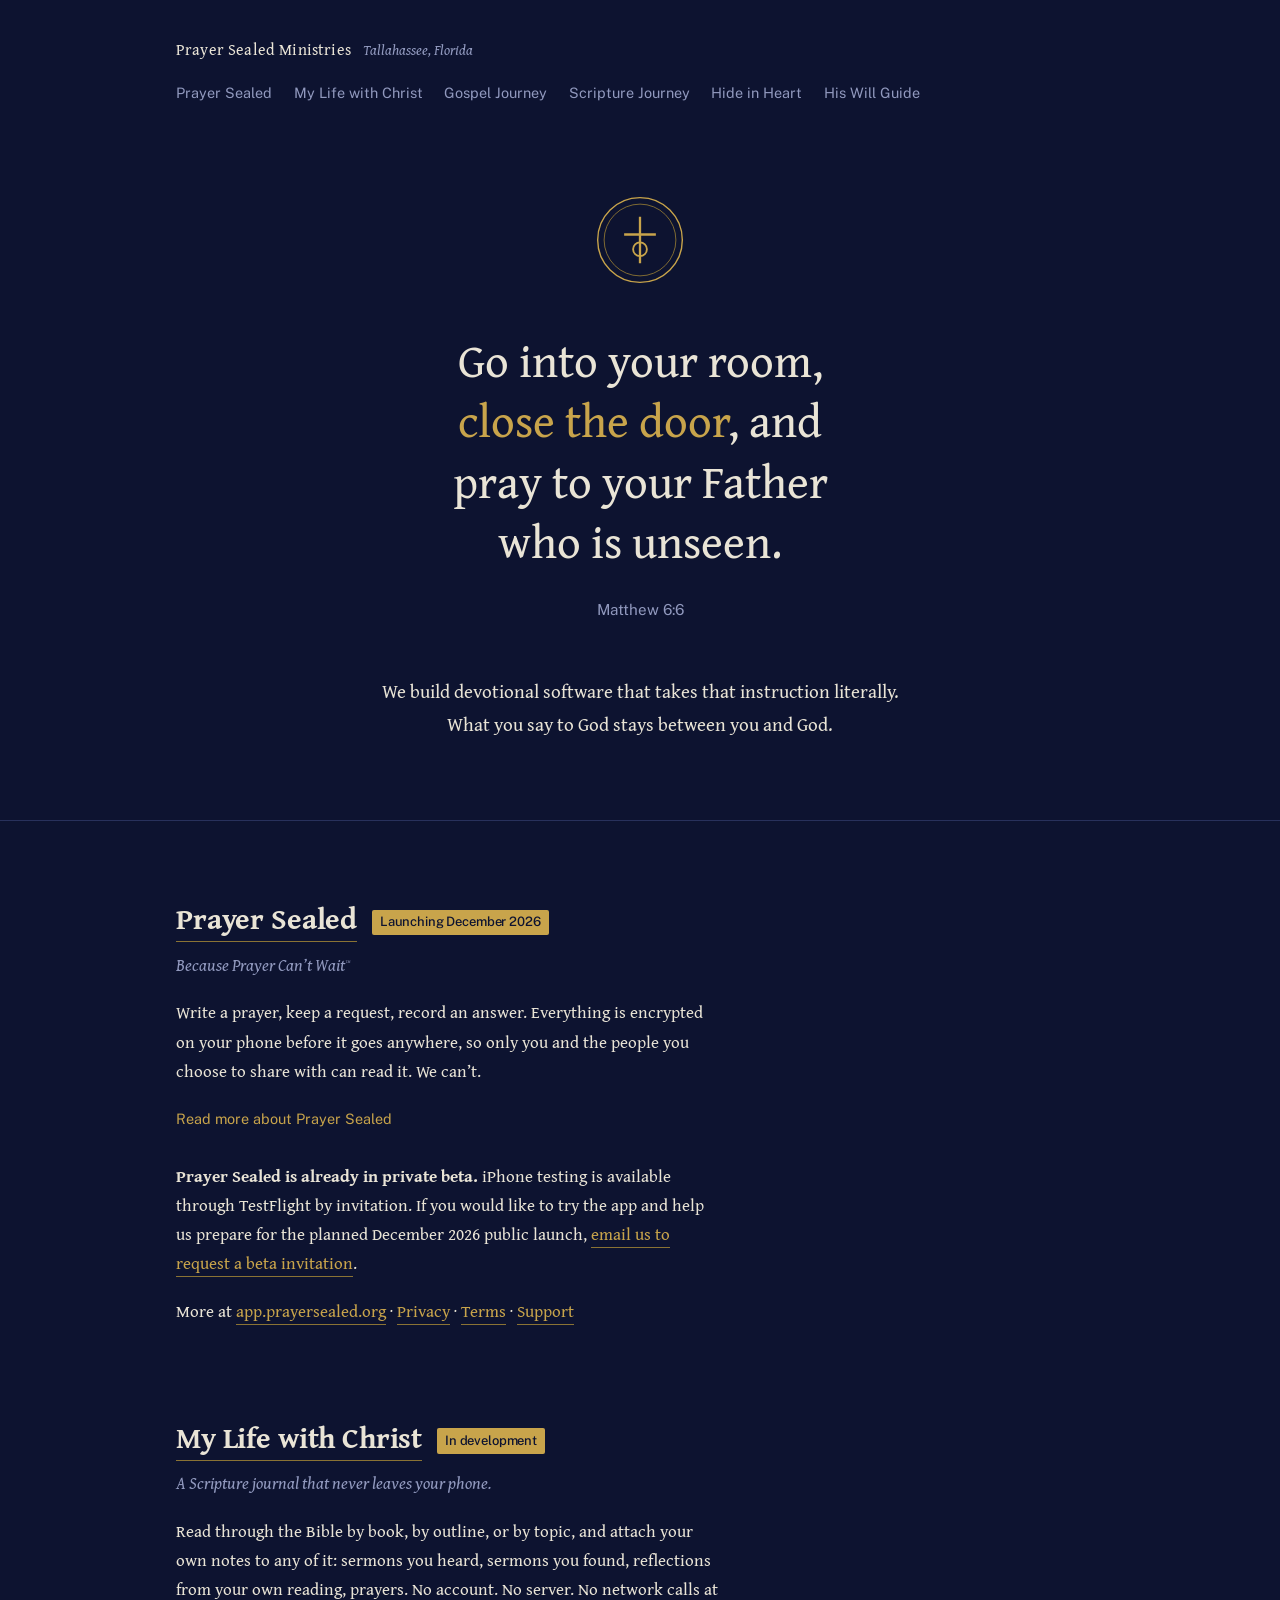
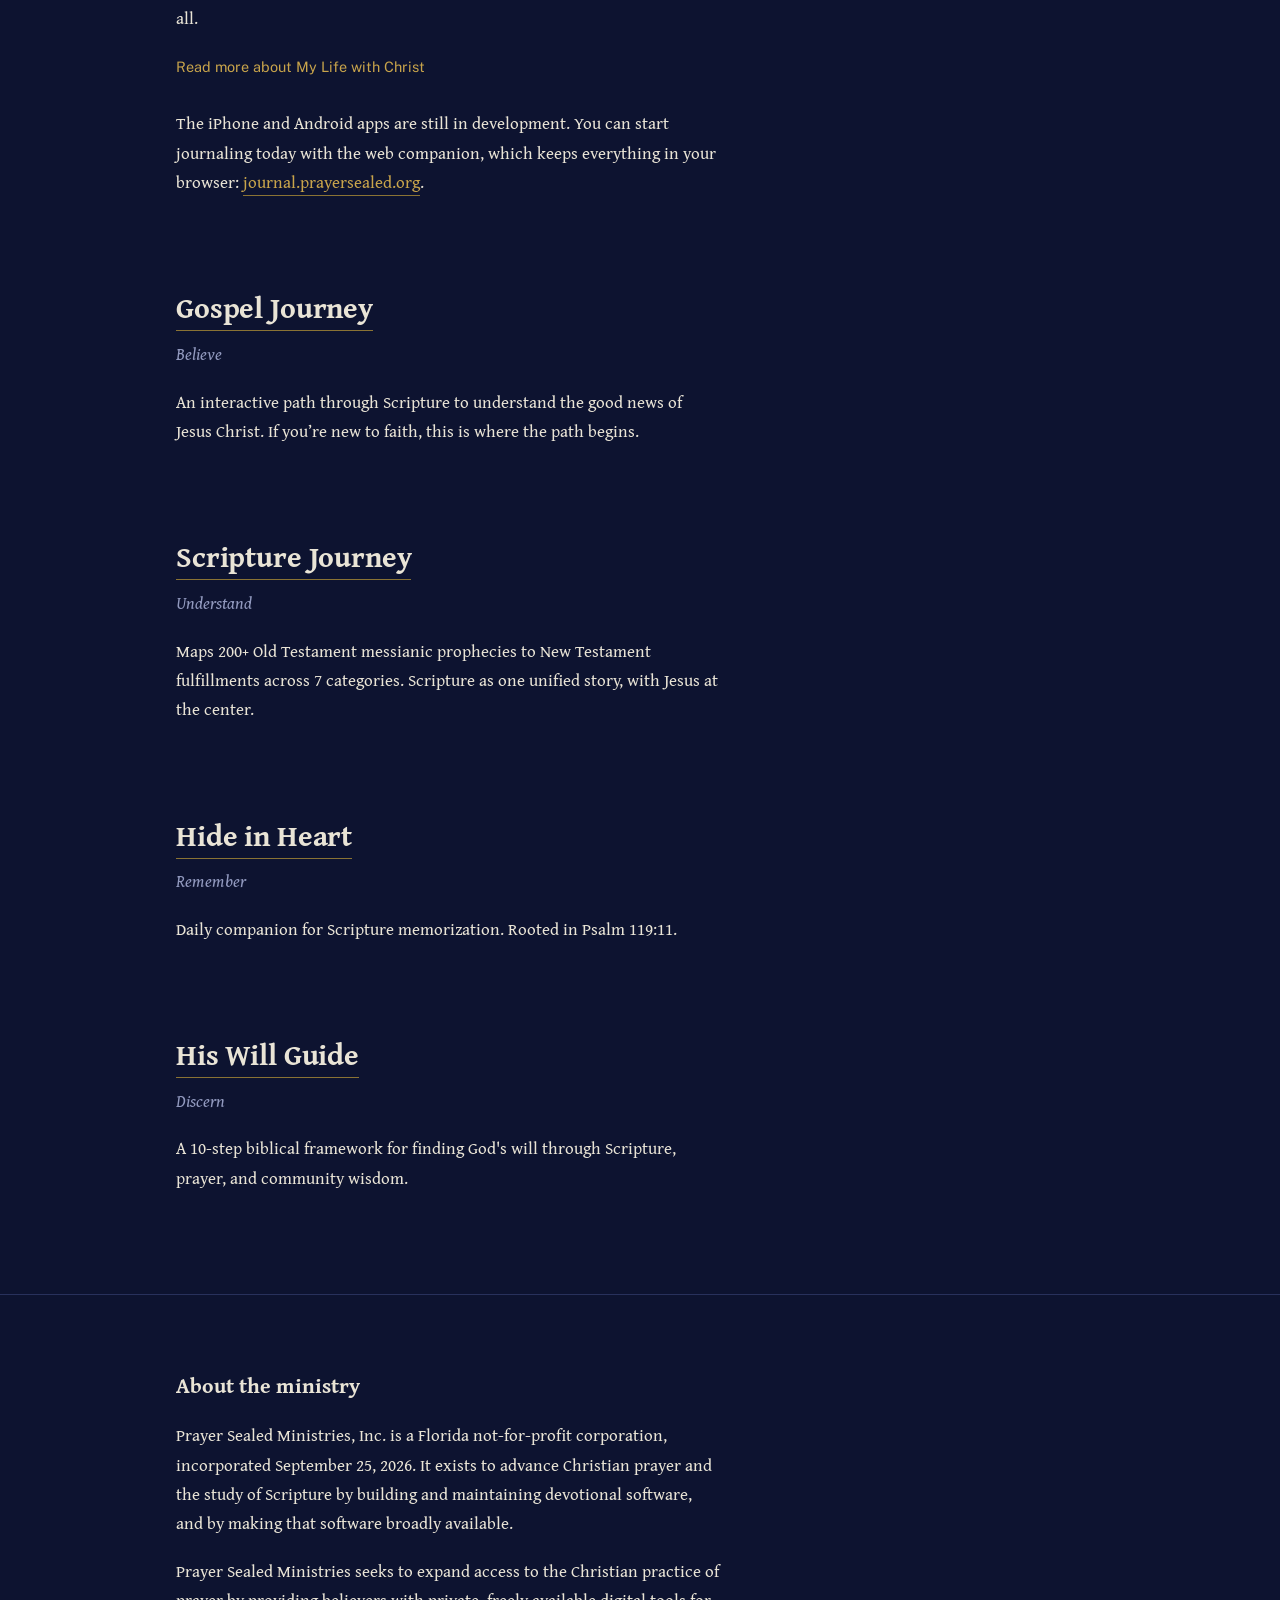
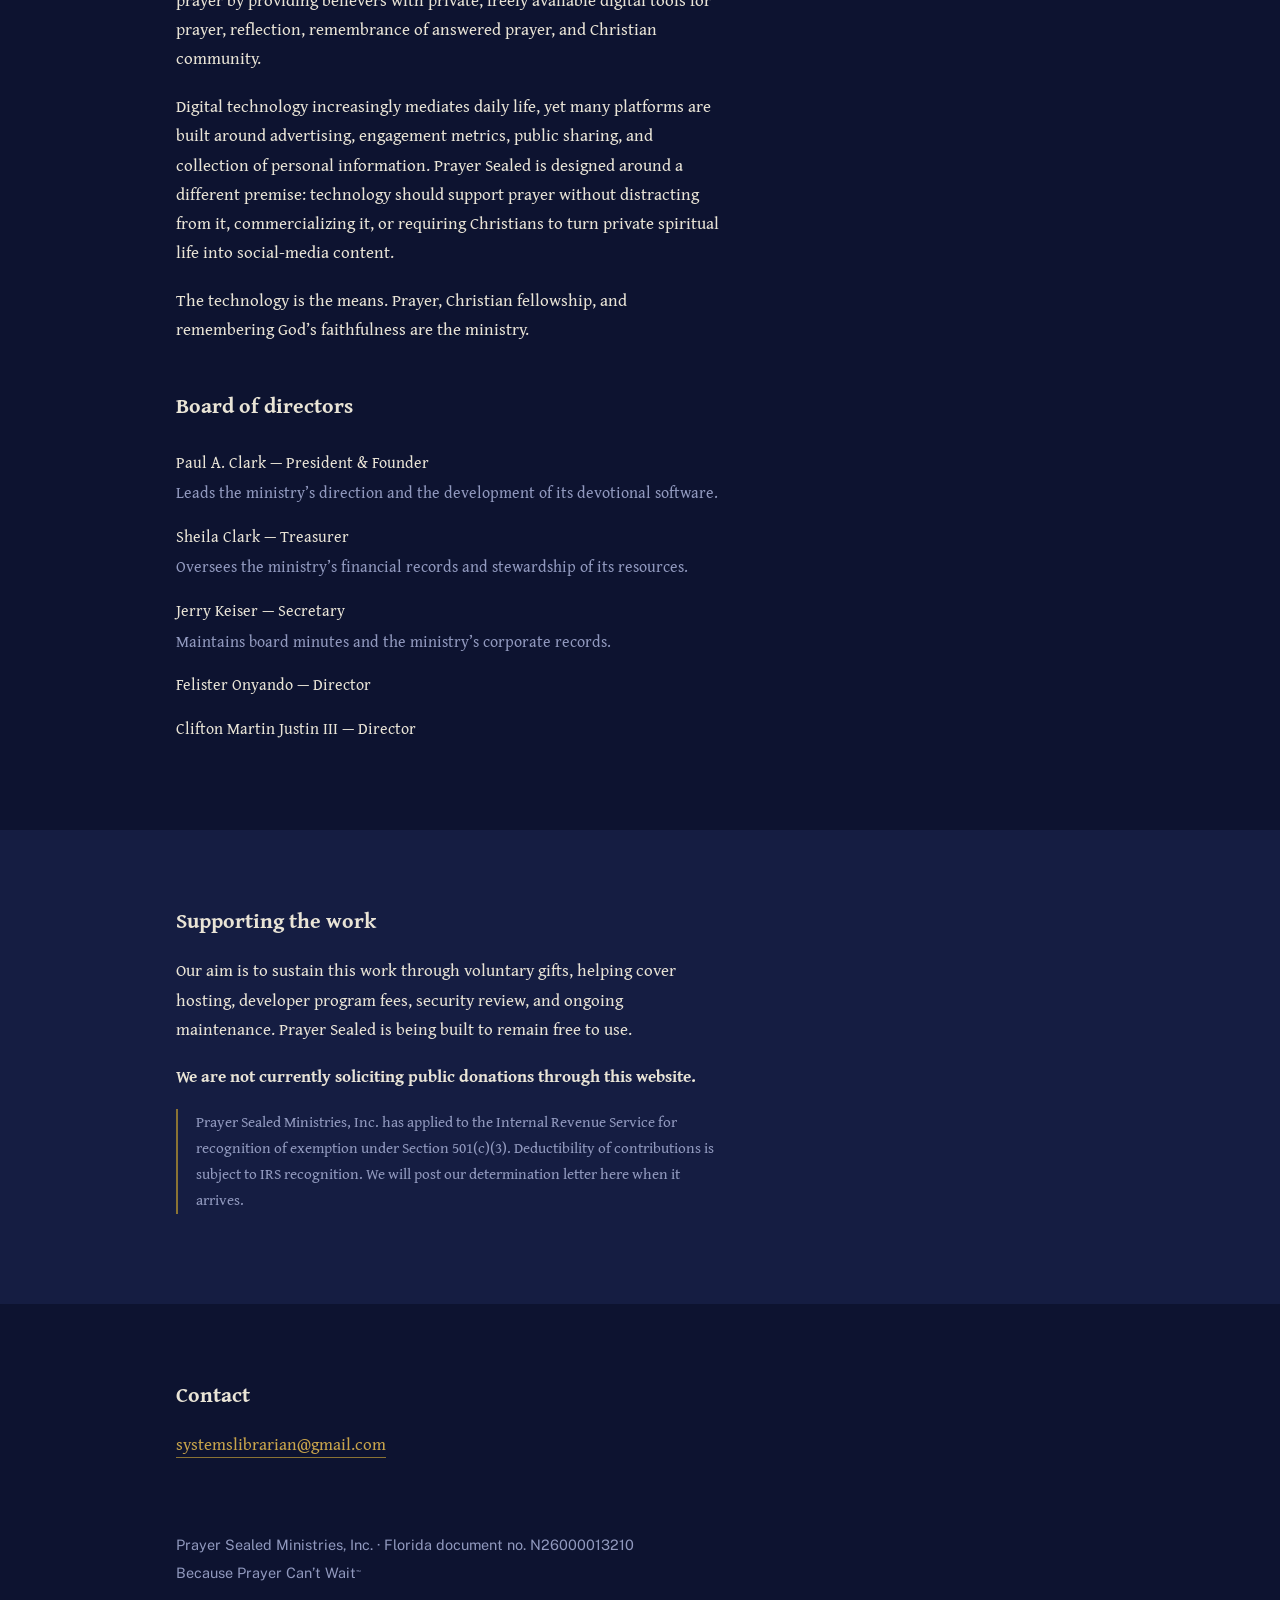
==== commit ef7f2595: "Link My Life with Christ to journal.prayersealed.org Co-Authored-By: Claude Opus 5.5 <noreply@anthro" ====
--- a/index.html
+++ b/index.html
@@ -5,6 +5,11 @@
 <meta name="viewport" content="width=device-width, initial-scale=1">
 <title>Prayer Sealed Ministries</title>
 <meta name="description" content="Prayer Sealed Ministries expands access to Christian prayer through free, privacy-preserving digital tools. Prayer Sealed is in private beta, with public launch planned for December 2026.">
+<link rel="icon" href="/favicon.ico" sizes="16x16 32x32 48x48">
+<link rel="icon" href="/icon-192.png" type="image/png" sizes="192x192">
+<link rel="apple-touch-icon" href="/apple-touch-icon.png">
+<link rel="manifest" href="/site.webmanifest">
+<meta name="theme-color" content="#0D1330">
 <link rel="preconnect" href="https://fonts.googleapis.com">
 <link rel="preconnect" href="https://fonts.gstatic.com" crossorigin>
 <link href="https://fonts.googleapis.com/css2?family=Gentium+Book+Plus:ital,wght@0,400;0,700;1,400&family=Public+Sans:wght@400;500&display=swap" rel="stylesheet">
@@ -175,7 +180,7 @@
   </header>
   <nav class="appnav" aria-label="Our apps">
     <a href="https://app.prayersealed.org/">Prayer Sealed</a>
-    <a href="#my-life-with-christ">My Life with Christ</a>
+    <a href="https://journal.prayersealed.org/">My Life with Christ</a>
     <a href="https://gospel.prayersealed.org/">Gospel Journey</a>
     <a href="https://scripture.prayersealed.org/">Scripture Journey</a>
     <a href="https://heart.prayersealed.org/">Hide in Heart</a>
@@ -246,7 +251,7 @@
     </article>
 
     <article class="app" id="my-life-with-christ">
-      <h2>My Life with Christ <span class="soon">In development</span></h2>
+      <h2><a href="https://journal.prayersealed.org/">My Life with Christ</a> <span class="soon">In development</span></h2>
       <p class="what">A Scripture journal that never leaves your phone.</p>
       <p>
         Read through the Bible by book, by outline, or by topic, and attach
@@ -262,6 +267,12 @@
           <li>Your journal stays on your device</li>
         </ul>
       </details>
+      <p style="margin-top:1.75rem">
+        The iPhone and Android apps are still in development. You can start
+        journaling today with the web companion, which keeps everything in
+        your browser:
+        <a href="https://journal.prayersealed.org/">journal.prayersealed.org</a>.
+      </p>
     </article>
 
     <article class="app">
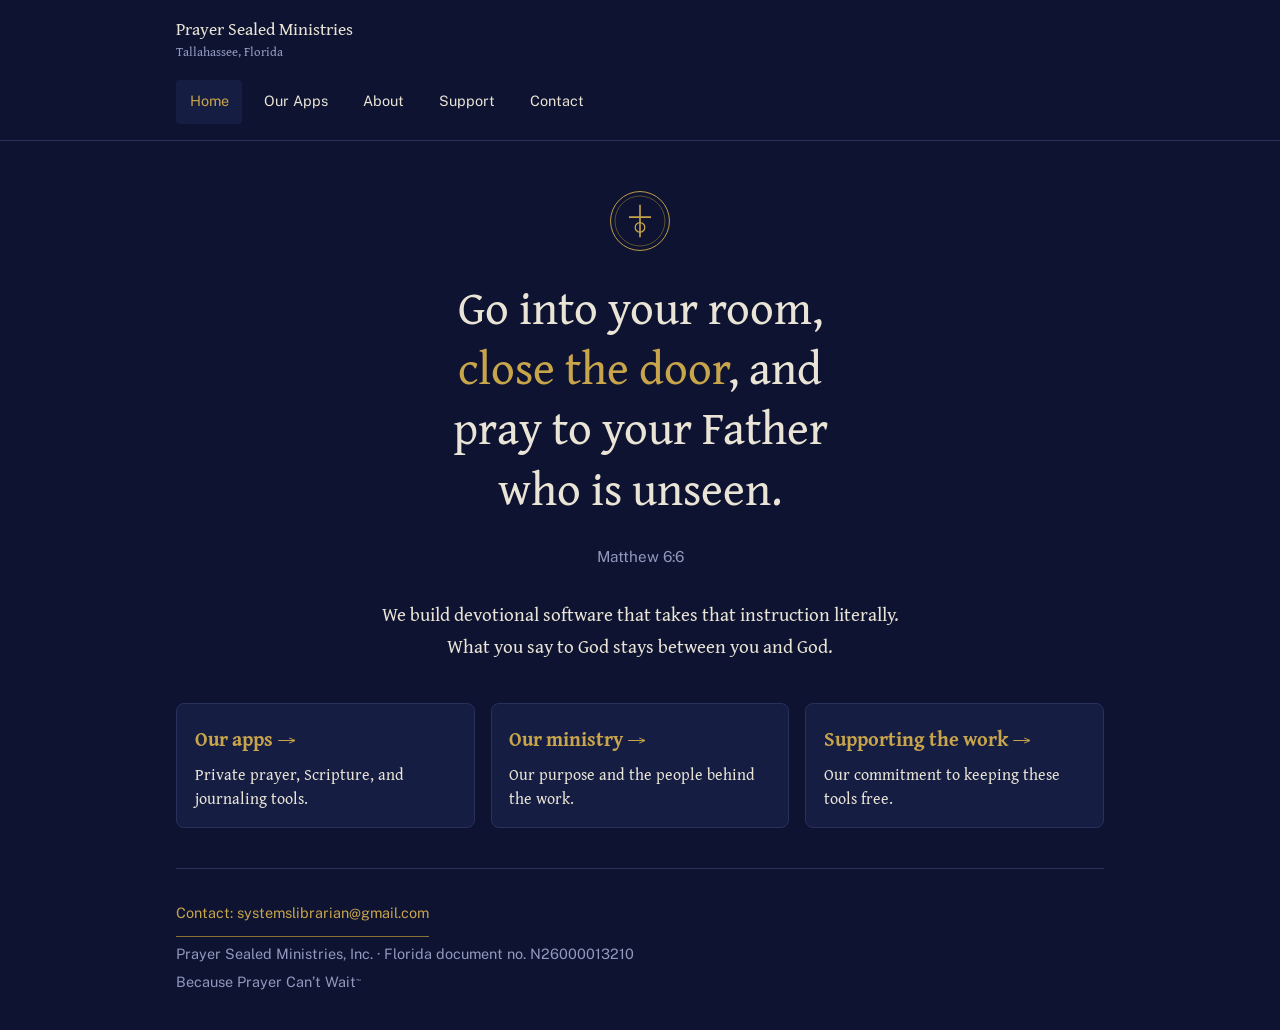
==== commit a0a0c9a6: "Make ministry site mobile friendly with shorter pages and hamburger navigation" ====
--- a/index.html
+++ b/index.html
@@ -13,183 +13,13 @@
 <link rel="preconnect" href="https://fonts.googleapis.com">
 <link rel="preconnect" href="https://fonts.gstatic.com" crossorigin>
 <link href="https://fonts.googleapis.com/css2?family=Gentium+Book+Plus:ital,wght@0,400;0,700;1,400&family=Public+Sans:wght@400;500&display=swap" rel="stylesheet">
-<style>
-  :root{
-    --night:#0D1330;
-    --night-2:#151D42;
-    --gilt:#C8A44B;
-    --gilt-dim:#8A7334;
-    --parchment:#E9E4D6;
-    --muted:#9199BE;
-    --rule:#28315C;
-    --measure:34rem;
-  }
-  *{box-sizing:border-box}
-  html{-webkit-text-size-adjust:100%}
-  body{
-    margin:0;
-    background:var(--night);
-    color:var(--parchment);
-    font-family:"Gentium Book Plus",Georgia,serif;
-    font-size:1.0625rem;
-    line-height:1.72;
-  }
-  .wrap{max-width:62rem;margin:0 auto;padding:0 2rem}
-  @media (max-width:40rem){ .wrap{padding:0 1.35rem} }
-
-  a{color:var(--gilt);text-decoration:none;border-bottom:1px solid var(--gilt-dim);padding-bottom:1px}
-  a:hover{border-bottom-color:var(--gilt)}
-  a:focus-visible{outline:2px solid var(--gilt);outline-offset:3px;border-radius:2px}
-
-  /* trademark mark: borrow the serif glyph, set it as a true superscript */
-  .tm{
-    font-family:"Gentium Book Plus",Georgia,serif;
-    font-size:.58em;
-    vertical-align:.42em;
-    letter-spacing:.02em;
-  }
-
-  /* ---- masthead ---- */
-  .masthead{padding:2.25rem 0 0;display:flex;align-items:baseline;gap:.75rem}
-  .masthead .name{
-    font-size:1rem;letter-spacing:.01em;color:var(--parchment);
-    border:0;
-  }
-  .masthead .inc{font-size:.9rem;color:var(--muted);font-style:italic}
-
-  /* ---- hero ---- */
-  .hero{padding:5.5rem 0 5rem;text-align:center}
-  .seal{width:92px;height:92px;margin:0 auto 2.75rem;display:block}
-  .verse{
-    font-size:clamp(1.65rem,4.6vw,2.9rem);
-    line-height:1.3;
-    margin:0 auto;
-    max-width:21ch;
-    font-weight:400;
-  }
-  .verse .shut{color:var(--gilt)}
-  .cite{
-    margin:1.6rem 0 0;font-size:.95rem;color:var(--muted);
-    font-family:"Public Sans",system-ui,sans-serif;
-  }
-  .stand{
-    margin:3.25rem auto 0;max-width:var(--measure);
-    font-size:1.1875rem;color:var(--parchment);
-  }
-
-  /* ---- rule ---- */
-  .hr{height:1px;background:var(--rule);border:0;margin:0}
-
-  /* ---- apps ---- */
-  .apps{padding:4.5rem 0 1rem}
-  .app{padding:0 0 4.25rem;max-width:var(--measure)}
-  .app h2{
-    font-size:1.85rem;font-weight:700;margin:0 0 .35rem;letter-spacing:-.005em;
-  }
-  /* ---- app links under the masthead ---- */
-  .appnav{
-    display:flex;flex-wrap:wrap;gap:.4rem 1.35rem;padding:1.1rem 0 0;
-    font-family:"Public Sans",system-ui,sans-serif;font-size:.9rem;
-  }
-  .appnav a{color:var(--muted);border-bottom:0;padding-bottom:0}
-  .appnav a:hover{color:var(--parchment)}
-
-  /* ---- Read more toggle ---- */
-  .more{margin:0 0 1.15rem}
-  .more summary{
-    cursor:pointer;list-style:none;display:inline-block;color:var(--gilt);
-    font-family:"Public Sans",system-ui,sans-serif;font-size:.9rem;
-  }
-  .more summary::-webkit-details-marker{display:none}
-  .more summary:focus-visible{outline:2px solid var(--gilt);outline-offset:3px;border-radius:2px}
-  .more .less, .more[open] .read{display:none}
-  .more[open] .less{display:inline}
-  .more[open] summary{margin-bottom:1.15rem}
-
-  .app h2 a{color:inherit;border-bottom-color:var(--gilt-dim)}
-  .app h2 a:hover{border-bottom-color:var(--gilt)}
-  .app .what{color:var(--muted);font-style:italic;margin:0 0 1.15rem}
-  .app p{margin:0 0 1.15rem}
-  .plain{margin:0;padding:0;list-style:none}
-  .plain li{
-    padding-left:1.4rem;position:relative;margin:0 0 .4rem;color:var(--parchment);
-  }
-  .plain li::before{
-    content:"";position:absolute;left:0;top:.72em;
-    width:.5rem;height:1px;background:var(--gilt-dim);
-  }
-  .soon{
-    display:inline-block;font-family:"Public Sans",system-ui,sans-serif;
-    font-size:.8125rem;color:var(--night);background:var(--gilt);
-    padding:.1rem .5rem;border-radius:2px;vertical-align:.22em;margin-left:.5rem;
-    font-weight:500;
-  }
-
-  /* ---- about ---- */
-  .about{padding:4.5rem 0}
-  .about h2, .give h2, .contact h2{
-    font-size:1.35rem;margin:0 0 1rem;font-weight:700;
-  }
-  .about p, .give p, .contact p{max-width:var(--measure);margin:0 0 1.15rem}
-
-  .board{
-    max-width:var(--measure);margin:1.5rem 0 0;padding:0;list-style:none;
-    color:var(--muted);font-size:1rem;
-  }
-  .board li{margin:0 0 1rem}
-  .board .bio{display:block;margin-top:.2rem}
-  .board .role{color:var(--parchment)}
-
-  /* ---- give ---- */
-  .give{padding:4.5rem 0;background:var(--night-2)}
-  .pending{
-    max-width:var(--measure);font-size:.95rem;color:var(--muted);
-    border-left:2px solid var(--gilt-dim);padding-left:1.1rem;margin:1.75rem 0 0;
-  }
-
-  /* ---- contact / footer ---- */
-  .contact{padding:4.5rem 0 1rem}
-  footer{
-    padding:2.5rem 0 3.5rem;color:var(--muted);font-size:.9rem;
-    font-family:"Public Sans",system-ui,sans-serif;line-height:1.6;
-  }
-  footer p{margin:0 0 .3rem;max-width:44rem}
-
-  /* ---- one motion moment: the seal presses, the verse settles ---- */
-  @media (prefers-reduced-motion:no-preference){
-    .seal{animation:press .9s cubic-bezier(.22,1,.36,1) both}
-    .verse{animation:settle .9s .25s cubic-bezier(.22,1,.36,1) both}
-    .cite,.stand{animation:settle .9s .45s cubic-bezier(.22,1,.36,1) both}
-    @keyframes press{
-      from{opacity:0;transform:scale(1.22)}
-      to{opacity:1;transform:scale(1)}
-    }
-    @keyframes settle{
-      from{opacity:0;transform:translateY(.5rem)}
-      to{opacity:1;transform:none}
-    }
-  }
-</style>
+<link rel="stylesheet" href="/styles.css">
+<script src="/navigation.js" defer></script>
 </head>
 <body>
-
-<div class="wrap">
-  <header class="masthead">
-    <span class="name">Prayer Sealed Ministries</span>
-    <span class="inc">Tallahassee, Florida</span>
-  </header>
-  <nav class="appnav" aria-label="Our apps">
-    <a href="https://app.prayersealed.org/">Prayer Sealed</a>
-    <a href="https://journal.prayersealed.org/">My Life with Christ</a>
-    <a href="https://gospel.prayersealed.org/">Gospel Journey</a>
-    <a href="https://scripture.prayersealed.org/">Scripture Journey</a>
-    <a href="https://heart.prayersealed.org/">Hide in Heart</a>
-    <a href="https://guide.prayersealed.org/">His Will Guide</a>
-  </nav>
-</div>
-
-<div class="wrap">
-  <section class="hero">
+<a class="skip" href="#main">Skip to content</a>
+<header class="site-header"><div class="wrap"><div class="header-row"><a class="brand" href="/">Prayer Sealed Ministries<small>Tallahassee, Florida</small></a><button class="menu-toggle" type="button" aria-expanded="false" aria-controls="site-navigation"><span class="menu-icon" aria-hidden="true"></span> Menu</button></div><nav class="site-nav" id="site-navigation" aria-label="Main navigation"><a href="/" aria-current="page">Home</a><a href="/apps.html">Our Apps</a><a href="/about.html">About</a><a href="/support.html">Support</a><a href="mailto:systemslibrarian@gmail.com">Contact</a></nav></div></header>
+<main id="main"><div class="wrap">  <section class="hero">
     <svg class="seal" viewBox="0 0 100 100" role="img" aria-label="A wax seal">
       <circle cx="50" cy="50" r="46" fill="none" stroke="#C8A44B" stroke-width="1.5"/>
       <circle cx="50" cy="50" r="39" fill="none" stroke="#8A7334" stroke-width="1"/>
@@ -197,204 +27,21 @@
       <circle cx="50" cy="60" r="7.5" fill="none" stroke="#C8A44B" stroke-width="2"/>
     </svg>
 
-    <p class="verse">
+    <h1 class="verse">
       Go into your room, <span class="shut">close the door</span>,
       and pray to your Father who is unseen.
-    </p>
+    </h1>
     <p class="cite">Matthew 6:6</p>
 
     <p class="stand">
       We build devotional software that takes that instruction literally.
       What you say to God stays between you and God.
     </p>
-  </section>
-</div>
-
-<hr class="hr">
-
-<div class="wrap">
-  <section class="apps">
-    <article class="app">
-      <h2><a href="https://app.prayersealed.org/">Prayer Sealed</a> <span class="soon">Launching December 2026</span></h2>
-      <p class="what">Because Prayer Can’t Wait<span class="tm">™</span></p>
-      <p>
-        Write a prayer, keep a request, record an answer. Everything is
-        encrypted on your phone before it goes anywhere, so only you and
-        the people you choose to share with can read it. We can’t.
-      </p>
-      <details class="more">
-        <summary><span class="read">Read more about Prayer Sealed</span><span class="less">Show less</span></summary>
-        <p>
-          Prayer Sealed is being built to remain free to use, without advertising
-          and without selling users’ personal information. It is designed to help
-          believers pray for others, remember answered prayer, reflect on God’s
-          faithfulness, and participate in prayer with Christian community.
-        </p>
-        <ul class="plain">
-          <li>End-to-end encryption, built on post-quantum cryptography</li>
-          <li>Share a request with a prayer partner or a group</li>
-          <li>Keep a record of prayers answered</li>
-        </ul>
-      </details>
-      <p style="margin-top:1.75rem">
-        <strong>Prayer Sealed is already in private beta.</strong> iPhone testing
-        is available through TestFlight by invitation. If you would like to try
-        the app and help us prepare for the planned December 2026 public launch,
-        <a href="mailto:systemslibrarian@gmail.com?subject=Prayer%20Sealed%20beta%20invitation">email us to request a beta invitation</a>.
-      </p>
-      <p>
-        More at <a href="https://app.prayersealed.org/">app.prayersealed.org</a> ·
-        <a href="https://app.prayersealed.org/privacy">Privacy</a> ·
-        <a href="https://app.prayersealed.org/terms">Terms</a> ·
-        <a href="https://app.prayersealed.org/support">Support</a>
-      </p>
-    </article>
-
-    <article class="app" id="my-life-with-christ">
-      <h2><a href="https://journal.prayersealed.org/">My Life with Christ</a> <span class="soon">In development</span></h2>
-      <p class="what">A Scripture journal that never leaves your phone.</p>
-      <p>
-        Read through the Bible by book, by outline, or by topic, and attach
-        your own notes to any of it: sermons you heard, sermons you found,
-        reflections from your own reading, prayers. No account. No server.
-        No network calls at all.
-      </p>
-      <details class="more">
-        <summary><span class="read">Read more about My Life with Christ</span><span class="less">Show less</span></summary>
-        <ul class="plain">
-          <li>Browse Scripture three ways</li>
-          <li>Attach sermon notes, reflections, and prayers to any passage</li>
-          <li>Your journal stays on your device</li>
-        </ul>
-      </details>
-      <p style="margin-top:1.75rem">
-        The iPhone and Android apps are still in development. You can start
-        journaling today with the web companion, which keeps everything in
-        your browser:
-        <a href="https://journal.prayersealed.org/">journal.prayersealed.org</a>.
-      </p>
-    </article>
-
-    <article class="app">
-      <h2><a href="https://gospel.prayersealed.org/">Gospel Journey</a></h2>
-      <p class="what">Believe</p>
-      <p>
-        An interactive path through Scripture to understand the good news of
-        Jesus Christ. If you’re new to faith, this is where the path begins.
-      </p>
-    </article>
-
-    <article class="app">
-      <h2><a href="https://scripture.prayersealed.org/">Scripture Journey</a></h2>
-      <p class="what">Understand</p>
-      <p>
-        Maps 200+ Old Testament messianic prophecies to New Testament fulfillments
-        across 7 categories. Scripture as one unified story, with Jesus at the center.
-      </p>
-    </article>
-
-    <article class="app">
-      <h2><a href="https://heart.prayersealed.org/">Hide in Heart</a></h2>
-      <p class="what">Remember</p>
-      <p>
-        Daily companion for Scripture memorization. Rooted in Psalm 119:11.
-      </p>
-    </article>
-
-    <article class="app">
-      <h2><a href="https://guide.prayersealed.org/">His Will Guide</a></h2>
-      <p class="what">Discern</p>
-      <p>
-        A 10-step biblical framework for finding God's will through Scripture,
-        prayer, and community wisdom.
-      </p>
-    </article>
-  </section>
-</div>
-
-<hr class="hr">
-
-<div class="wrap">
-  <section class="about">
-    <h2>About the ministry</h2>
-    <p>
-      Prayer Sealed Ministries, Inc. is a Florida not-for-profit corporation,
-      incorporated September 25, 2026. It exists to advance Christian prayer
-      and the study of Scripture by building and maintaining devotional
-      software, and by making that software broadly available.
-    </p>
-    <p>
-      Prayer Sealed Ministries seeks to expand access to the Christian practice
-      of prayer by providing believers with private, freely available digital
-      tools for prayer, reflection, remembrance of answered prayer, and Christian
-      community.
-    </p>
-    <p>
-      Digital technology increasingly mediates daily life, yet many platforms
-      are built around advertising, engagement metrics, public sharing, and
-      collection of personal information. Prayer Sealed is designed around a
-      different premise: technology should support prayer without distracting
-      from it, commercializing it, or requiring Christians to turn private
-      spiritual life into social-media content.
-    </p>
-    <p>
-      The technology is the means. Prayer, Christian fellowship, and remembering
-      God’s faithfulness are the ministry.
-    </p>
-
-    <h2 style="margin-top:2.75rem">Board of directors</h2>
-    <ul class="board">
-      <li>
-        <span class="role">Paul A. Clark — President &amp; Founder</span>
-        <span class="bio">Leads the ministry’s direction and the development of its devotional software.</span>
-      </li>
-      <li>
-        <span class="role">Sheila Clark — Treasurer</span>
-        <span class="bio">Oversees the ministry’s financial records and stewardship of its resources.</span>
-      </li>
-      <li>
-        <span class="role">Jerry Keiser — Secretary</span>
-        <span class="bio">Maintains board minutes and the ministry’s corporate records.</span>
-      </li>
-      <li><span class="role">Felister Onyando — Director</span></li>
-      <li><span class="role">Clifton Martin Justin III — Director</span></li>
-    </ul>
-  </section>
-</div>
-
-<section class="give">
-  <div class="wrap">
-    <h2>Supporting the work</h2>
-    <p>
-      Our aim is to sustain this work through voluntary gifts, helping cover
-      hosting, developer program fees, security review, and ongoing maintenance.
-      Prayer Sealed is being built to remain free to use.
-    </p>
-    <p>
-      <strong>We are not currently soliciting public donations through this website.</strong>
-    </p>
-    <p class="pending">
-      Prayer Sealed Ministries, Inc. has applied to the Internal Revenue
-      Service for recognition of exemption under Section 501(c)(3).
-      Deductibility of contributions is subject to IRS recognition. We will
-      post our determination letter here when it arrives.
-    </p>
-  </div>
-</section>
-
-<div class="wrap">
-  <section class="contact">
-    <h2>Contact</h2>
-    <p>
-      <a href="mailto:systemslibrarian@gmail.com">systemslibrarian@gmail.com</a>
-    </p>
-  </section>
-
-  <footer>
+  </section><nav class="home-links" aria-label="Explore the ministry"><a class="home-link" href="/apps.html"><strong>Our apps →</strong><span>Private prayer, Scripture, and journaling tools.</span></a><a class="home-link" href="/about.html"><strong>Our ministry →</strong><span>Our purpose and the people behind the work.</span></a><a class="home-link" href="/support.html"><strong>Supporting the work →</strong><span>Our commitment to keeping these tools free.</span></a></nav></div></main>
+<div class="wrap">  <footer>
+    <p><a href="mailto:systemslibrarian@gmail.com">Contact: systemslibrarian@gmail.com</a></p>
     <p>Prayer Sealed Ministries, Inc. · Florida document no. N26000013210</p>
     <p>Because Prayer Can’t Wait<span class="tm">™</span></p>
-  </footer>
-</div>
-
+  </footer></div>
 </body>
 </html>
--- a/styles.css
+++ b/styles.css
@@ -0,0 +1,204 @@
+
+  :root{
+    --night:#0D1330;
+    --night-2:#151D42;
+    --gilt:#C8A44B;
+    --gilt-dim:#8A7334;
+    --parchment:#E9E4D6;
+    --muted:#9199BE;
+    --rule:#28315C;
+    --measure:34rem;
+  }
+  *{box-sizing:border-box}
+  html{-webkit-text-size-adjust:100%}
+  body{
+    margin:0;
+    background:var(--night);
+    color:var(--parchment);
+    font-family:"Gentium Book Plus",Georgia,serif;
+    font-size:1.0625rem;
+    line-height:1.72;
+  }
+  .wrap{max-width:62rem;margin:0 auto;padding:0 2rem}
+  @media (max-width:40rem){ .wrap{padding:0 1.35rem} }
+
+  a{color:var(--gilt);text-decoration:none;border-bottom:1px solid var(--gilt-dim);padding-bottom:1px}
+  a:hover{border-bottom-color:var(--gilt)}
+  a:focus-visible{outline:2px solid var(--gilt);outline-offset:3px;border-radius:2px}
+
+  /* trademark mark: borrow the serif glyph, set it as a true superscript */
+  .tm{
+    font-family:"Gentium Book Plus",Georgia,serif;
+    font-size:.58em;
+    vertical-align:.42em;
+    letter-spacing:.02em;
+  }
+
+  /* ---- masthead ---- */
+  .masthead{padding:2.25rem 0 0;display:flex;align-items:baseline;gap:.75rem}
+  .masthead .name{
+    font-size:1rem;letter-spacing:.01em;color:var(--parchment);
+    border:0;
+  }
+  .masthead .inc{font-size:.9rem;color:var(--muted);font-style:italic}
+
+  /* ---- hero ---- */
+  .hero{padding:5.5rem 0 5rem;text-align:center}
+  .seal{width:92px;height:92px;margin:0 auto 2.75rem;display:block}
+  .verse{
+    font-size:clamp(1.65rem,4.6vw,2.9rem);
+    line-height:1.3;
+    margin:0 auto;
+    max-width:21ch;
+    font-weight:400;
+  }
+  .verse .shut{color:var(--gilt)}
+  .cite{
+    margin:1.6rem 0 0;font-size:.95rem;color:var(--muted);
+    font-family:"Public Sans",system-ui,sans-serif;
+  }
+  .stand{
+    margin:3.25rem auto 0;max-width:var(--measure);
+    font-size:1.1875rem;color:var(--parchment);
+  }
+
+  /* ---- rule ---- */
+  .hr{height:1px;background:var(--rule);border:0;margin:0}
+
+  /* ---- apps ---- */
+  .apps{padding:4.5rem 0 1rem}
+  .app{padding:0 0 4.25rem;max-width:var(--measure)}
+  .app h2{
+    font-size:1.85rem;font-weight:700;margin:0 0 .35rem;letter-spacing:-.005em;
+  }
+  /* ---- app links under the masthead ---- */
+  .appnav{
+    display:flex;flex-wrap:wrap;gap:.4rem 1.35rem;padding:1.1rem 0 0;
+    font-family:"Public Sans",system-ui,sans-serif;font-size:.9rem;
+  }
+  .appnav a{color:var(--muted);border-bottom:0;padding-bottom:0}
+  .appnav a:hover{color:var(--parchment)}
+
+  /* ---- Read more toggle ---- */
+  .more{margin:0 0 1.15rem}
+  .more summary{
+    cursor:pointer;list-style:none;display:inline-block;color:var(--gilt);
+    font-family:"Public Sans",system-ui,sans-serif;font-size:.9rem;
+  }
+  .more summary::-webkit-details-marker{display:none}
+  .more summary:focus-visible{outline:2px solid var(--gilt);outline-offset:3px;border-radius:2px}
+  .more .less, .more[open] .read{display:none}
+  .more[open] .less{display:inline}
+  .more[open] summary{margin-bottom:1.15rem}
+
+  .app h2 a{color:inherit;border-bottom-color:var(--gilt-dim)}
+  .app h2 a:hover{border-bottom-color:var(--gilt)}
+  .app .what{color:var(--muted);font-style:italic;margin:0 0 1.15rem}
+  .app p{margin:0 0 1.15rem}
+  .plain{margin:0;padding:0;list-style:none}
+  .plain li{
+    padding-left:1.4rem;position:relative;margin:0 0 .4rem;color:var(--parchment);
+  }
+  .plain li::before{
+    content:"";position:absolute;left:0;top:.72em;
+    width:.5rem;height:1px;background:var(--gilt-dim);
+  }
+  .soon{
+    display:inline-block;font-family:"Public Sans",system-ui,sans-serif;
+    font-size:.8125rem;color:var(--night);background:var(--gilt);
+    padding:.1rem .5rem;border-radius:2px;vertical-align:.22em;margin-left:.5rem;
+    font-weight:500;
+  }
+
+  /* ---- about ---- */
+  .about{padding:4.5rem 0}
+  .about h2, .give h2, .contact h2{
+    font-size:1.35rem;margin:0 0 1rem;font-weight:700;
+  }
+  .about p, .give p, .contact p{max-width:var(--measure);margin:0 0 1.15rem}
+
+  .board{
+    max-width:var(--measure);margin:1.5rem 0 0;padding:0;list-style:none;
+    color:var(--muted);font-size:1rem;
+  }
+  .board li{margin:0 0 1rem}
+  .board .bio{display:block;margin-top:.2rem}
+  .board .role{color:var(--parchment)}
+
+  /* ---- give ---- */
+  .give{padding:4.5rem 0;background:var(--night-2)}
+  .pending{
+    max-width:var(--measure);font-size:.95rem;color:var(--muted);
+    border-left:2px solid var(--gilt-dim);padding-left:1.1rem;margin:1.75rem 0 0;
+  }
+
+  /* ---- contact / footer ---- */
+  .contact{padding:4.5rem 0 1rem}
+  footer{
+    padding:2.5rem 0 3.5rem;color:var(--muted);font-size:.9rem;
+    font-family:"Public Sans",system-ui,sans-serif;line-height:1.6;
+  }
+  footer p{margin:0 0 .3rem;max-width:44rem}
+
+  /* ---- one motion moment: the seal presses, the verse settles ---- */
+  @media (prefers-reduced-motion:no-preference){
+    .seal{animation:press .9s cubic-bezier(.22,1,.36,1) both}
+    .verse{animation:settle .9s .25s cubic-bezier(.22,1,.36,1) both}
+    .cite,.stand{animation:settle .9s .45s cubic-bezier(.22,1,.36,1) both}
+    @keyframes press{
+      from{opacity:0;transform:scale(1.22)}
+      to{opacity:1;transform:scale(1)}
+    }
+    @keyframes settle{
+      from{opacity:0;transform:translateY(.5rem)}
+      to{opacity:1;transform:none}
+    }
+  }
+
+/* Shared navigation and compact page layout. */
+[hidden]{display:none!important}
+.skip{position:absolute;left:1rem;top:-5rem;z-index:5;background:var(--night);padding:.75rem}
+.skip:focus{top:1rem}
+.site-header{border-bottom:1px solid var(--rule)}
+.header-row{display:flex;align-items:center;justify-content:space-between;gap:1rem;padding:1.1rem 0}
+.brand{border:0;color:var(--parchment);line-height:1.3;font-size:1.1rem}
+.brand small{display:block;color:var(--muted);font-size:.8rem;margin-top:.25rem}
+.site-nav{display:flex;gap:.5rem;flex-wrap:wrap;padding-bottom:1rem;font-family:"Public Sans",system-ui,sans-serif;font-size:.9rem}
+.site-nav a{display:flex;align-items:center;min-height:44px;padding:.5rem .85rem;border:0;border-radius:4px;color:var(--parchment)}
+.site-nav a:hover,.site-nav a[aria-current="page"]{background:var(--night-2);color:var(--gilt)}
+.menu-toggle{display:none;align-items:center;gap:.5rem;min-height:44px;padding:.6rem .75rem;border:1px solid var(--rule);border-radius:4px;background:var(--night-2);color:var(--parchment);font:inherit;cursor:pointer}
+.menu-icon{width:18px;height:14px;border-top:2px solid currentColor;border-bottom:2px solid currentColor;position:relative}
+.menu-icon:after{content:"";position:absolute;left:0;right:0;top:5px;border-top:2px solid currentColor}
+button:focus-visible,summary:focus-visible{outline:2px solid var(--gilt);outline-offset:4px}
+.hero{padding:3rem 0 2.5rem}
+.seal{width:64px;height:64px;margin-bottom:1.5rem}
+.stand{margin-top:1.75rem}
+.home-links{display:grid;grid-template-columns:repeat(3,minmax(0,1fr));gap:1rem;padding-bottom:2.5rem}
+.home-link{display:block;border:1px solid var(--rule);border-radius:8px;padding:1.1rem;background:var(--night-2)}
+.home-link strong{display:block;font-size:1.25rem}
+.home-link span{display:block;color:var(--parchment);font-size:1rem;line-height:1.5;margin-top:.35rem}
+.page-title{font-size:2.1rem;line-height:1.2;margin:0 0 1.5rem}
+.apps,.about,.give{padding:2.5rem 0}
+.apps-grid{display:grid;grid-template-columns:repeat(2,minmax(0,1fr));gap:1.25rem;align-items:start}
+.app{padding:1.25rem;border:1px solid var(--rule);border-radius:8px;min-width:0}
+.app h2{font-size:1.5rem;line-height:1.4}
+.soon{margin:.5rem 0;display:table;font-size:.75rem}
+.more summary{padding:.6rem 0;min-height:44px}
+.contact{padding:1.5rem 0 .5rem}
+footer{border-top:1px solid var(--rule);padding:1.5rem 0 2rem}
+footer a{display:inline-block;min-height:44px;padding-top:.5rem}
+p,a{overflow-wrap:anywhere}
+@media(max-width:40rem){
+ .wrap{padding:0 1rem}
+ .js .menu-toggle{display:inline-flex}
+ .js .site-nav:not(.is-open){display:none}
+ .site-nav{flex-direction:column;gap:.25rem}
+ .site-nav a{padding:.65rem .85rem}
+ .hero{padding:2rem 0}
+ .verse{font-size:1.85rem}
+ .stand{font-size:1.0625rem}
+ .home-links,.apps-grid{grid-template-columns:1fr}
+ .home-links{gap:.65rem}
+ .app{padding:1rem}
+ .apps,.about,.give{padding:1.75rem 0}
+}
